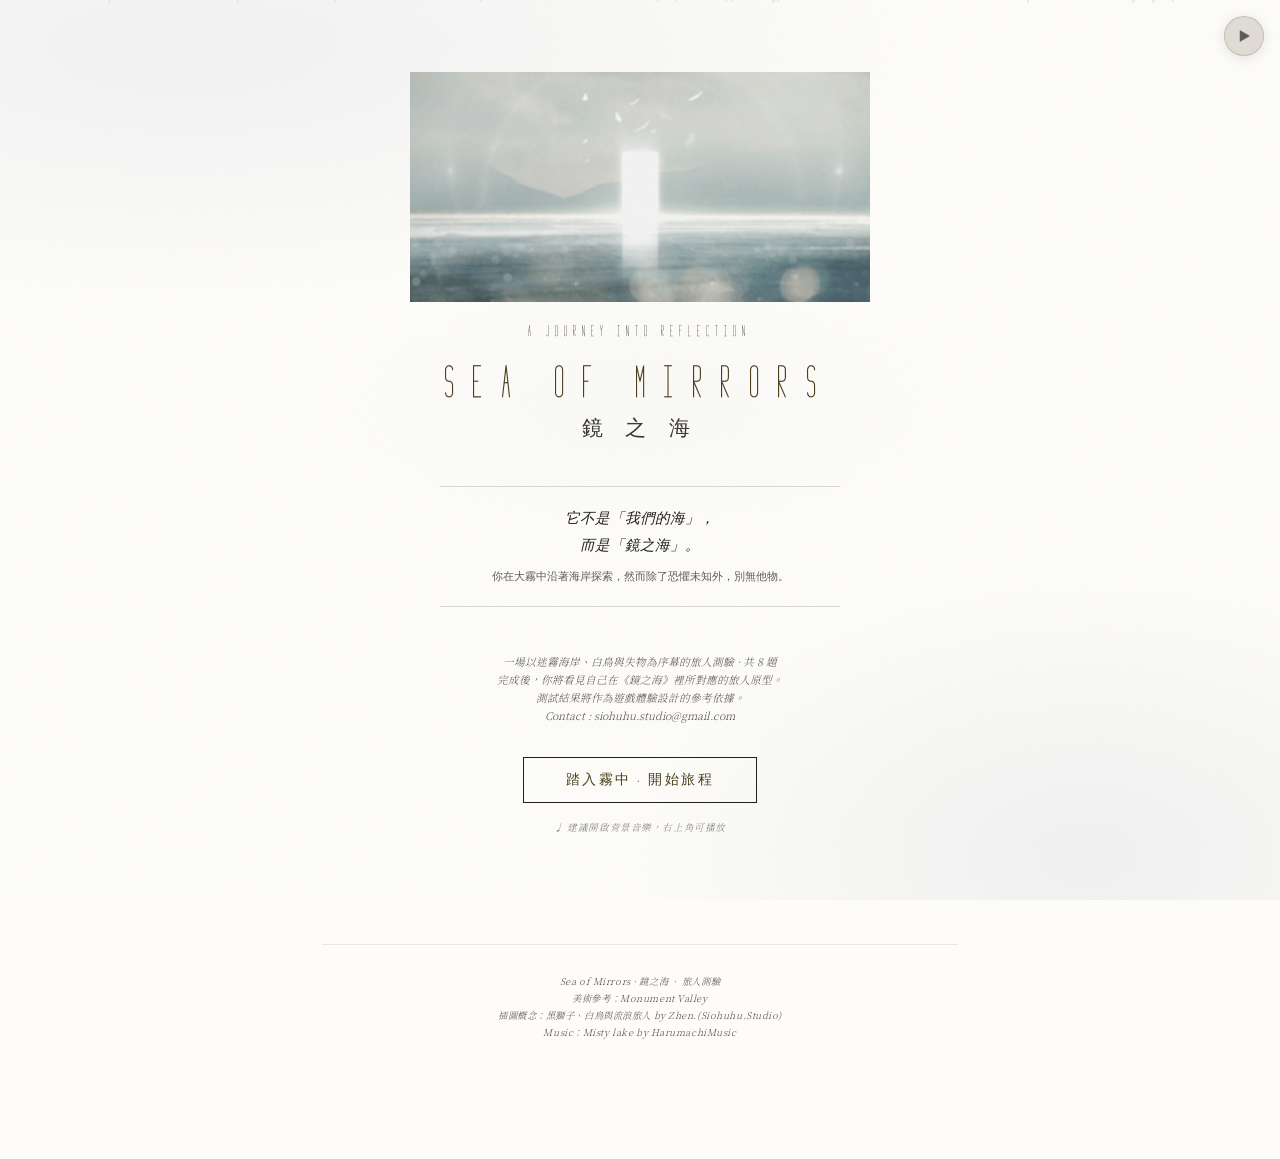
==== index.html @ 31540138 "fix: font-weight 400" ====
<!DOCTYPE html>
<html lang="zh-TW">
<head>
<meta charset="UTF-8">
<link rel="icon" href="image/cover.png" type="image/png">
<link rel="apple-touch-icon" href="image/cover.png">
<meta name="viewport" content="width=device-width, initial-scale=1.0">
<title>Sea of Mirrors · 鏡之海 — 旅人測驗</title>

<!-- ═══ SEO ═══ -->
<meta name="description" content="一場以迷霧海岸、白鳥與失物為序幕的 8 題旅人測驗。完成後，找到你在《鏡之海》裡所對應的旅人原型，保存並分享屬於你的結果卡片。">
<meta name="keywords" content="Sea of Mirrors, 鏡之海, 旅人測驗, 互動測驗, 旅人原型, 塔羅意象, 遊戲">
<meta name="author" content="Sea of Mirrors">
<link rel="canonical" href="https://siohuhu.github.io/sea-of-mirrors/">

<!-- ═══ OPEN GRAPH — Facebook, LINE, Instagram, Discord ═══ -->
<meta property="og:type"        content="website">
<meta property="og:site_name"   content="Sea of Mirrors · 鏡之海">
<meta property="og:title"       content="Sea of Mirrors · 鏡之海 — 旅人測驗">
<meta property="og:description" content="走入迷霧海岸，完成 8 題旅人測驗，找到你在《鏡之海》裡所對應的旅人原型與結果卡片。">
<meta property="og:url"         content="https://siohuhu.github.io/sea-of-mirrors/">
<meta property="og:image"       content="https://siohuhu.github.io/sea-of-mirrors/image/og-image.png">
<meta property="og:image:width"  content="1200">
<meta property="og:image:height" content="630">
<meta property="og:image:alt"    content="Sea of Mirrors — 霧岸場景與旅人測驗結果卡片">
<meta property="og:locale"       content="zh_TW">

<!-- ═══ TWITTER / X CARD ═══ -->
<meta name="twitter:card"        content="summary_large_image">
<meta name="twitter:title"       content="Sea of Mirrors · 鏡之海 — 旅人測驗">
<meta name="twitter:description" content="完成 8 題旅人測驗，找到你在《鏡之海》裡的旅人原型，保存並分享你的結果卡片。">
<meta name="twitter:image"       content="https://siohuhu.github.io/sea-of-mirrors/image/og-image.png">
<meta name="twitter:image:alt"   content="Sea of Mirrors 旅人測驗結果卡片">

<!-- ═══ LINE / iOS / Android ═══ -->
<meta name="mobile-web-app-capable" content="yes">
<meta name="apple-mobile-web-app-capable" content="yes">
<meta name="apple-mobile-web-app-title" content="Sea of Mirrors">
<meta name="theme-color" content="#fdfcf9">

<!-- ═══ CACHE CONTROL ═══ -->
<meta http-equiv="Cache-Control" content="no-cache, no-store, must-revalidate">
<meta http-equiv="Pragma"        content="no-cache">
<meta http-equiv="Expires"       content="0">

<!--
  ═══════════════════════════════════════════════════
  MUSIC COPYRIGHT
  ═══════════════════════════════════════════════════
  Track title  : Misty lake
  Composer     : HarumachiMusic 
  Source       : https://pixabay.com/users/harumachimusic-13470593
  License      : CC0 
  License URL  : https://pixabay.com/service/terms
  Modifications: No changes
  ═══════════════════════════════════════════════════
-->

<style>
@import url('https://fonts.googleapis.com/css2?family=Cormorant+Garamond:ital,wght@0,300;0,400;0,600;1,300;1,400;1,600&family=Noto+Serif+TC:wght@300;400;500&family=IM+Fell+English:ital@0;1&display=swap');

@font-face {
  font-family: 'Sea of Mirrors 1.2';
  src:
    url('./fonts/Sea_of_Mirrors_1.2_Regular.woff2') format('woff2'),
    url('./fonts/Sea_of_Mirrors_1.2_Regular.otf') format('opentype');
  font-weight: 400;
  font-style: normal;
  font-display: swap;
}


/* ═══════════════════════════════════════
   PALETTE — extracted from concept art
   Feather Figure: fog-white, cool blue-grey, warm bone
   Stone Lion: dark charcoal, stone-green-grey, dry gold, rose-pink
═══════════════════════════════════════ */
:root {
  /* Backgrounds — lightened & warmed, matching reference image tone */
  --fog-white:   #fdfcf9;
  --mist:        #faf7f2;
  --parchment:   #f5f1eb;
  --veil:        #efe9e1;

  /* Stones & Darks (from stone lion) */
  --stone-dark:  #2e302e;
  --stone-mid:   #474a46;
  --stone-light: #727570;

  /* Cool greys — lightened 20% */
  --fog-cool:    #d9dbe3;
  --fog-blue:    #cbd1d9;
  --dove:        #e6e8ed;

  /* Warm accents (dry branches, bone) */
  --gold-dry:    #6a5f00;
  --bone:        #b8a88a;
  --warm-grey:   #877461;

  /* Rare accents */
  --rose-dry:    #a07878;
  --pink-pale:   #b49494;

  /* Text — darkened one full step */
  --ink:         #4a3e1a;
  --ink-mid:     #201e1a;
  --ink-soft:    #3a3830;
  --ink-ghost:   #5e5a52;

  /* Borders */
  --line:        rgba(58,56,50,.18);
  --line-soft:   rgba(58,56,50,.10);
  --sh:          rgba(42,40,32,.12);
}

/* ═══════════════ RESET ═══════════════ */
*, *::before, *::after { margin:0; padding:0; box-sizing:border-box; }
html { font-size:14px; scroll-behavior:smooth; }

/* ═══════════════ BASE ═══════════════ */
body {
  background: var(--fog-white);
  color: var(--ink);
  font-family: 'Noto Serif TC', serif;
  font-weight: 300;
  line-height: 1.8;
  min-height: 100vh;
  overflow-x: hidden;
  position: relative;
}

/* ─── GRAIN TEXTURE ─── */
body::after {
  content: '';
  position: fixed; inset: 0; z-index: 999;
  pointer-events: none;
  opacity: .032;
  background-image: url("data:image/svg+xml,%3Csvg xmlns='http://www.w3.org/2000/svg' width='300' height='300'%3E%3Cfilter id='grain'%3E%3CfeTurbulence type='fractalNoise' baseFrequency='0.75' numOctaves='4' stitchTiles='stitch'/%3E%3C/filter%3E%3Crect width='300' height='300' filter='url(%23grain)'/%3E%3C/svg%3E");
}

/* ─── MIST LAYERS ─── */
.mist-layer {
  position: fixed; inset: 0; z-index: 0;
  pointer-events: none;
  background:
    radial-gradient(ellipse 100% 50% at 15% 5%,  rgba(214,217,228,.28) 0%, transparent 55%),
    radial-gradient(ellipse 70%  60% at 85% 95%, rgba(200,203,214,.22) 0%, transparent 50%),
    radial-gradient(ellipse 50%  30% at 50% 45%, rgba(231,234,240,.14) 0%, transparent 45%);
}

/* ─── FLOATING PARTICLES ─── */
#ptcl { position:fixed; inset:0; z-index:0; pointer-events:none; }
.pt {
  position: absolute;
  border-radius: 50%;
  background: rgba(214,217,228,.5);
  animation: float linear infinite;
}
@keyframes float {
  0%   { transform: translateY(105vh) translateX(0)     scale(.4); opacity:0; }
  8%   { opacity:1; }
  90%  { opacity:.5; }
  100% { transform: translateY(-15vh) translateX(30px)  scale(1.1); opacity:0; }
}

/* ═══════════════ LAYOUT ═══════════════ */
.page { position:relative; z-index:1; max-width:680px; margin:0 auto; padding:0 22px 90px; }

/* ═══════════════ COVER PAGE ═══════════════ */
#cover { text-align:center; padding:72px 0 60px; }

/* Atmospheric SVG illustration */
.cover-art {
  width: min(100%, 460px);
  height: auto;
  display: block;
  margin: 0 auto 18px;
  filter: brightness(1.05) contrast(0.9) saturate(0.8);
}

.eyebrow {
  font-family: 'Sea of Mirrors 1.2','PingFang TC', 'PingFang SC', 'Heiti TC', 'Microsoft JhengHei', serif;
  font-size: .9em;
  letter-spacing: .4em;
  color: var(--ink-ghost);
  text-transform: uppercase;
  display: block;
  margin-bottom: 18px;
}

.title-en {
  font-family: 'Sea of Mirrors 1.2', 'Cormorant Garamond', serif;
  font-weight: 400;
  font-size: clamp(2.05rem, 4.05vw, 2.6rem);
  letter-spacing: .48em;
  color: var(--ink);
  line-height: 1.1;
  margin-bottom: 8px;
}

.title-zh {
  font-family: 'PingFang TC', 'PingFang SC', 'Heiti TC', 'Microsoft JhengHei', sans-serif;
  font-weight: 400;
  font-size: clamp(1.15rem, 3.58vw, 1.47rem);
  letter-spacing: .4em;
  color: var(--ink-soft);
  display: block;
  margin-bottom: 40px;
}

.motto {
  max-width: 400px;
  margin: 0 auto 46px;
  padding: 18px 22px;
  border-top: 1px solid var(--line);
  border-bottom: 1px solid var(--line);
  font-family: 'Cormorant Garamond', serif;
  font-style: italic;
  font-weight: 300;
  font-size: 1.04rem;
  color: var(--ink-mid);
  line-height: 1.9;
  position: relative;
}
.motto em { font-style: normal; font-size: .82rem; color: var(--ink-ghost); display:block; margin-top:6px; }

.cover-note {
  font-size: .76rem;
  color: var(--ink-ghost);
  font-style: italic;
  margin-bottom: 32px;
  line-height: 1.7;
}

/* START BUTTON */
.btn-start {
  display: inline-block;
  position: relative;
  padding: 13px 42px;
  font-family: 'Cormorant Garamond', serif;
  font-size: .98rem;
  letter-spacing: .18em;
  color: var(--ink);
  background: transparent;
  border: 1.5px solid var(--ink-mid);
  cursor: pointer;
  overflow: hidden;
  transition: color .4s;
}
.btn-start::before {
  content: '';
  position: absolute;
  inset: 0;
  background: var(--stone-dark);
  transform: scaleX(0);
  transform-origin: left;
  transition: transform .4s cubic-bezier(.65,0,.35,1);
  z-index: 0;
}
.btn-start:hover::before { transform: scaleX(1); }
.btn-start:hover { color: var(--fog-white); border-color: var(--stone-dark); }
.btn-start span { position:relative; z-index:1; }

/* ═══════════════ PROGRESS ═══════════════ */
#prog { padding: 34px 0 22px; display:none; }
.prog-row {
  display: flex; justify-content: space-between; align-items: baseline;
  margin-bottom: 8px;
}
.prog-lbl {
  font-family: 'IM Fell English', serif;
  font-style: italic;
  font-size: .72rem; color: var(--ink-ghost);
  letter-spacing: .1em;
}
.prog-n { font-size: .68rem; color: var(--bone); }
.prog-track {
  height: 1px;
  background: var(--veil);
  position: relative;
}
.prog-fill {
  position: absolute; top: 0; left: 0; height: 100%;
  background: linear-gradient(90deg, var(--warm-grey), var(--gold-dry));
  transition: width .6s cubic-bezier(.65,0,.35,1);
}

/* ═══════════════ QUESTION CARD ═══════════════ */
.q-card {
  background: rgba(232,229,224,.72);
  border: 1px solid var(--line);
  padding: 30px 30px 26px;
  box-shadow: 0 3px 20px var(--sh), inset 0 1px 0 rgba(255,255,255,.4);
  animation: cardSlide .44s cubic-bezier(.22,1,.36,1) both;
  position: relative;
}
@keyframes cardSlide {
  from { opacity:0; transform:translateY(18px); }
  to   { opacity:1; transform:translateY(0); }
}
/* tiny corner ornament */
.q-card::before {
  content: '·';
  position: absolute; top: 10px; right: 14px;
  color: var(--bone); font-size: 1.4rem; line-height:1;
}

.q-eyebrow {
  font-family: 'PingFang TC', 'PingFang SC', 'Heiti TC', 'Microsoft JhengHei', serif;
  font-size: .68rem; letter-spacing: .16em;
  color: var(--ink-ghost); text-transform: uppercase;
  margin-bottom: 10px;
}
.q-text {
  font-family: 'Cormorant Garamond', serif;
  font-weight: 300; font-size: 1.18rem;
  color: var(--ink); line-height: 1.6;
  margin-bottom: 22px;
}

.q-opts { display:flex; flex-direction:column; gap:9px; }

.q-opt {
  position: relative;
  width: 100%;
  min-height: 52px;
  padding: 12px 14px 12px 32px;
  border: 1px solid var(--line);
  background: rgba(242,240,234,.62);
  cursor: pointer;
  font-size: .85rem;
  color: var(--ink-mid);
  line-height: 1.55;
  text-align: left;
  transition: background .22s, border-color .22s, color .22s, opacity .22s, transform .18s ease;
  user-select: none;
  -webkit-tap-highlight-color: transparent;
  touch-action: manipulation;
}
.q-opt::before {
  content: '';
  position: absolute; left: 12px; top: 50%;
  width: 6px; height: 6px;
  border: 1px solid var(--bone);
  border-radius: 50%;
  transform: translateY(-50%);
  transition: background .22s, border-color .22s;
}
.q-opt:hover {
  background: rgba(230,228,222,.85);
  border-color: var(--warm-grey);
}
.q-opt:hover::before { border-color: var(--warm-grey); }
.q-opt:focus-visible {
  outline: 2px solid var(--warm-grey);
  outline-offset: 2px;
}
.q-opt[disabled] {
  cursor: default;
  opacity: .72;
}
.q-opt.chosen {
  background: rgba(59,61,59,.05);
  border-color: var(--stone-mid);
  color: var(--ink);
}
.q-opt.chosen::before {
  background: var(--stone-mid);
  border-color: var(--stone-mid);
}
.q-opt:active { transform: scale(.992); }

/* ═══════════════ RESULT ═══════════════ */
#result { display:none; animation: cardSlide .5s cubic-bezier(.22,1,.36,1) both; }

.result-card {
  /* 底色：羊皮紙霧感，帶淡藍冷灰暈 */
  background:
    radial-gradient(ellipse 110% 60% at 18% 12%,  rgba(210,215,228,.38) 0%, transparent 52%),
    radial-gradient(ellipse 80%  50% at 88% 90%,  rgba(200,208,220,.28) 0%, transparent 48%),
    radial-gradient(ellipse 60%  40% at 52% 48%,  rgba(235,232,226,.22) 0%, transparent 44%),
    linear-gradient(158deg, rgba(232,229,222,.96) 0%, rgba(224,220,212,.98) 55%, rgba(218,215,208,1) 100%);

  border: 1px solid rgba(180,175,165,.55);
  border-top: 1px solid rgba(255,255,255,.72);
  border-left: 1px solid rgba(255,255,255,.52);

  padding: 36px 32px;

  /* 三層陰影：外擴柔霧 + 中距暈 + 內光邊 */
  box-shadow:
    0 2px  8px  rgba(180,178,172,.12),
    0 8px  28px rgba(100, 98, 90,.10),
    0 22px 52px rgba( 60, 58, 52,.09),
    inset 0 1px 0  rgba(255,255,255,.70),
    inset 0 0  28px rgba(220,218,212,.18);

  position: relative;
  border-radius: 10px;
  overflow: clip;
  isolation: isolate;
}

/* ── 霧層 1：頂部冷光掃過，像窗邊折射的晨霧 ── */
.result-card::before {
  content: '';
  position: absolute;
  inset: 0;
  z-index: 0;
  pointer-events: none;
  border-radius: inherit;
  background:
    radial-gradient(ellipse 140% 55% at 50% -10%,  rgba(225,228,238,.52) 0%, transparent 58%),
    radial-gradient(ellipse  70% 35% at  8% 30%,   rgba(215,220,232,.32) 0%, transparent 50%),
    radial-gradient(ellipse  55% 28% at 92% 68%,   rgba(205,212,225,.24) 0%, transparent 46%);
}

/* ── 霧層 2：細緻 noise 紋理，增加紙感 ── */
.result-card::after {
  content: '';
  position: absolute;
  inset: 0;
  z-index: 1;
  pointer-events: none;
  border-radius: inherit;
  opacity: .045;
  background-image: url("data:image/svg+xml,%3Csvg xmlns='http://www.w3.org/2000/svg' width='180' height='180'%3E%3Cfilter id='n'%3E%3CfeTurbulence type='fractalNoise' baseFrequency='0.82' numOctaves='4' stitchTiles='stitch'/%3E%3C/filter%3E%3Crect width='180' height='180' filter='url(%23n)'/%3E%3C/svg%3E");
}

/* ── 所有子內容浮在霧層之上 ── */
.result-card > * { position: relative; z-index: 2; }

/* ── 頂部光暈橫條，像晨光從霧中透出 ── */
@keyframes mistShimmer {
  0%   { opacity: .18; transform: translateX(-12%) skewX(-8deg); }
  50%  { opacity: .28; transform: translateX( 12%) skewX( 8deg); }
  100% { opacity: .18; transform: translateX(-12%) skewX(-8deg); }
}
.result-card .r-shimmer {
  position: absolute;
  top: 0; left: -20%; right: -20%; height: 48%;
  z-index: 1;
  pointer-events: none;
  background: linear-gradient(
    175deg,
    rgba(238,236,232,.0)  0%,
    rgba(238,236,232,.22) 38%,
    rgba(245,243,239,.32) 50%,
    rgba(238,236,232,.18) 62%,
    rgba(238,236,232,.0) 100%
  );
  border-radius: 0 0 60% 60% / 0 0 30% 30%;
  animation: mistShimmer 9s ease-in-out infinite;
  mix-blend-mode: screen;
}

/* top accent bar */
.r-bar { height: 3px; margin-bottom: 28px; }

/* archetype icon area */
.r-icon { text-align:center; margin-bottom: 20px; }
.r-icon svg { width:72px; height:72px; }

.r-type-en {
  font-family: 'Cormorant Garamond', serif;
  font-weight: 300; font-size: 1.55rem;
  letter-spacing: .1em; color: var(--ink);
  text-align: center; margin-bottom: 4px;
}
.r-type-zh {
  font-family: 'Noto Serif TC', serif;
  font-weight: 300; font-size: .82rem;
  letter-spacing: .26em; color: var(--ink-soft);
  text-align: center; display: block;
  margin-bottom: 14px;
}
.r-tarot-line {
  text-align: center;
  font-family: 'IM Fell English', serif;
  font-style: italic; font-size: .8rem;
  color: var(--gold-dry); letter-spacing: .06em;
  margin-bottom: 22px;
}
.r-rule {
  border: none; border-top: 1px solid var(--line);
  margin: 18px 0;
}
.r-body {
  font-size: .87rem; color: var(--ink-mid);
  line-height: 1.9; margin-bottom: 20px;
  text-align: justify;
}

/* mirror box */
.mirror-box {
  background:
    radial-gradient(ellipse 120% 80% at 50% 0%, rgba(215,220,232,.22) 0%, transparent 60%),
    rgba(42,40,32,.045);
  border: 1px solid rgba(42,40,32,.16);
  border-top: 1px solid rgba(255,255,255,.45);
  box-shadow:
    inset 0 1px 0 rgba(255,255,255,.38),
    0 2px 10px rgba(42,40,32,.06);
  padding: 16px 18px;
  margin: 20px 0 18px;
  position: relative;
}
.mirror-box::before {
  content: '';
  position: absolute; top: -9px; left: 14px;
  background: var(--parchment);
  font-family: 'Noto Serif TC', serif;
  font-size: .58rem; letter-spacing: .12em;
  color: var(--ink-ghost); padding: 0 6px;
}
.mirror-text {
  font-family: 'Cormorant Garamond', serif;
  font-style: italic; font-size: .92rem;
  color: var(--ink-mid); line-height: 1.86;
}
.mirror-attr {
  margin-top: 8px;
  font-size: .68rem; color: var(--ink-ghost);
  font-style: italic;
}

/* data note */
.data-note {
  background: rgba(182,169,144,.1);
  border: 1px dashed rgba(182,169,144,.4);
  padding: 11px 14px;
  font-size: .72rem; color: var(--ink-soft);
  line-height: 1.65; margin-bottom: 20px;
}
.data-note b { color: var(--gold-dry); }

/* action buttons */
.r-actions {
  display: flex;
  flex-direction: column;
  align-items: center;
  gap: 16px;
  margin-top: 40px;
  width: 100%;
}

/* ═══════════════ BUTTONS ═══════════════ */
.btn {
  padding: 9px 24px;
  font-family: 'Cormorant Garamond', serif;
  font-size: .9rem; letter-spacing: .1em;
  cursor: pointer; transition: all .25s;
  border: 1.5px solid var(--ink-mid);
  background: transparent; color: var(--ink);
}
.btn:hover { background: var(--ink); color: var(--fog-white); }
.btn.dark { background: var(--stone-dark); color: var(--fog-white); border-color: var(--stone-dark); }
.btn.dark:hover { background: var(--stone-mid); }

.r-actions .btn {
  width: 100%;
  max-width: 280px;
  min-height: 50px;
  margin: 0;
  padding: 14px 24px;
  display: flex;
  justify-content: center;
  align-items: center;
  border-radius: 6px;
  font-size: 1rem;
  letter-spacing: 1px;
  touch-action: manipulation;
}

/* ═══════════════ IMAGE PREVIEW OVERLAY ═══════════════ */
.preview-overlay {
  position: fixed;
  inset: 0;
  z-index: 1000;
  display: flex;
  align-items: center;
  justify-content: center;
  padding: 24px 16px;
  background:
    radial-gradient(ellipse 120% 80% at 50% 40%, rgba(240,237,231,.18) 0%, transparent 60%),
    radial-gradient(ellipse 80% 60% at 20% 80%, rgba(200,205,215,.12) 0%, transparent 55%),
    rgba(10,10,10,0.78);
  backdrop-filter: blur(12px) saturate(0.9);
  -webkit-backdrop-filter: blur(12px) saturate(0.9);
  animation: fogFadeIn .6s ease;
}
.preview-overlay[hidden] { display: none !important; }
body.preview-open, html.preview-open {
  overflow: hidden;
}
.preview-content {
  width: 90%; max-width: 500px; text-align: center;
  display: flex;
  flex-direction: column;
  gap: 14px;
}
.preview-content img {
  width: 100%; border-radius: 12px; box-shadow: 0 10px 28px rgba(0,0,0,0.42);
}
.preview-hint {
  color: #f0ede7; font-size: 0.9rem; letter-spacing: .04em; line-height: 1.7;
}
.close-btn {
  margin-top: 0; background: rgba(255,255,255,0.12); border: 1px solid rgba(255,255,255,.55); color: #fff;
}
.share-card-btn {
  width: 100%;
  background: rgba(151,132,113,.85);
  border-color: rgba(200,184,160,.7);
  color: #f0ede7;
  letter-spacing: .1em;
  font-size: .95rem;
  padding: 13px 20px;
  min-height: 50px;
}
.share-card-btn:hover { background: rgba(90,92,88,.9); border-color: rgba(180,170,155,.8); }

/* ═══════════════ 風之電話亭留言框 ═══════════════ */
.phone-box {
  margin: 18px 0 20px;
  border: 1px solid rgba(42,40,32,.16);
  border-radius: 10px;
  padding: 16px 18px 14px;
  background: rgba(255,255,255,.28);
}
.phone-label {
  display: block;
  font-size: .86rem;
  letter-spacing: .16em;
  color: var(--ink-soft);
  margin-bottom: 9px;
}
.phone-input {
  width: 100%;
  background: transparent;
  border: none;
  border-bottom: 1px solid rgba(42,40,32,.18);
  outline: none;
  font-family: 'Noto Serif TC', serif;
  font-size: .88rem;
  color: var(--ink);
  line-height: 1.7;
  resize: none;
  padding: 4px 0 6px;
}
.phone-input::placeholder { color: var(--ink-ghost); opacity: .7; }
.phone-row {
  display: flex;
  align-items: center;
  justify-content: space-between;
  margin-top: 10px;
}
.phone-count { font-size: .7rem; color: var(--ink-ghost); letter-spacing: .04em; }
.phone-send {
  font-size: .78rem;
  padding: 7px 18px;
  background: var(--stone-mid);
  color: #f0ede7;
  border: none;
  min-height: unset;
}
.phone-send:disabled { opacity: .45; cursor: default; }
.phone-hint {
  font-size: .75rem;
  color: var(--ink-ghost);
  margin-top: 8px;
  min-height: 1.2em;
  letter-spacing: .04em;
}

/* ═══════════════ DATA PANEL ═══════════════ */
#data-panel { display:none; margin-top:36px; }
.dp-wrap {
  background: rgba(218,215,209,.5);
  border: 1px solid var(--line);
  padding: 20px 22px;
}
.dp-title {
  font-family: 'IM Fell English', serif;
  font-style: italic; font-size: .76rem;
  letter-spacing: .14em; color: var(--ink-soft);
  text-transform: uppercase; margin-bottom: 14px;
}
.dp-grid { display:grid; grid-template-columns:1fr 1fr; gap:10px; }
@media(max-width:480px){ .dp-grid{ grid-template-columns:1fr; } }
.dp-cell {
  background: rgba(232,228,218,.7);
  border: 1px solid var(--line-soft);
  padding: 10px 12px;
}
.dp-lbl { font-size:.62rem; color:var(--ink-ghost); letter-spacing:.1em; text-transform:uppercase; margin-bottom:4px; }
.dp-val { font-size:.82rem; color:var(--ink-mid); }
.dp-bar { height:2px; background:var(--veil); margin-top:5px; }
.dp-bfill { height:100%; background:linear-gradient(90deg,var(--stone-mid),var(--gold-dry)); transition:width .8s ease; }
.dp-meta {
  margin-top:12px; padding-top:10px;
  border-top:1px solid var(--line-soft);
  font-size:.7rem; color:var(--ink-ghost);
  font-style:italic; line-height:1.65;
}
.btn-export {
  margin-top:12px;
  padding:7px 18px;
  font-size:.73rem;
  cursor:pointer;
  border:1px solid var(--line);
  background:transparent;
  color:var(--ink-soft);
  font-family:'Noto Serif TC',serif;
  transition:all .2s;
}
.btn-export:hover { background:var(--stone-mid); color:var(--fog-white); border-color:var(--stone-mid); }

/* ═══════════════ FOOTER ═══════════════ */
.pg-footer {
  text-align:center;
  padding:28px 0;
  border-top:1px solid var(--line-soft);
  margin-top:48px;
  font-size:.67rem;
  color:var(--ink-ghost);
  font-style:italic;
  letter-spacing:.06em;
  line-height:1.8;
}

/* ═══════════════ SHARE BUTTONS ═══════════════ */
.btn.share {
  background: var(--warm-grey);
  color: var(--fog-white);
  border-color: var(--warm-grey);
  letter-spacing: .08em;
}
.btn.share:hover { background: var(--stone-mid); border-color: var(--stone-mid); }
.btn.share:disabled { opacity: .5; cursor: default; }

.share-hint {

  text-align: center;
  font-size: .68rem;
  color: var(--ink-ghost);
  font-style: italic;
  margin-top: 10px;
  line-height: 1.7;
  letter-spacing: .03em;
}

.music-nudge {
  margin-top: 16px;
  font-size: .68rem;
  color: var(--ink-ghost);
  font-style: italic;
  letter-spacing: .06em;
  opacity: .75;
  animation: nudgeFade 3.5s ease 1.8s both;
}
@keyframes nudgeFade {
  0%   { opacity: 0; transform: translateY(4px); }
  20%  { opacity: .75; transform: translateY(0); }
  80%  { opacity: .75; }
  100% { opacity: .75; }
}

/* ═══════════════ HIDDEN ═══════════════ */
.gone { display:none !important; }

/* ─── COVER FADE-OUT ─── */
#cover.fading-out {
  animation: coverFade 1.3s cubic-bezier(.4,0,.6,1) forwards;
}
@keyframes coverFade {
  0%   { opacity:1; transform:translateY(0); }
  100% { opacity:0; transform:translateY(-10px); }
}

/* ═══════════════ MUSIC PLAYER ═══════════════ */
.music-btn {
  position: fixed;
  top: 16px; right: 16px;
  z-index: 500;
  width: 40px; height: 40px;
  border-radius: 50%;
  background: rgba(220,216,208,.88);
  border: 1px solid var(--line);
  cursor: pointer;
  display: flex; align-items: center; justify-content: center;
  box-shadow: 0 2px 12px var(--sh);
  transition: background .25s, transform .2s;
  backdrop-filter: blur(6px);
  -webkit-backdrop-filter: blur(6px);
}
.music-btn:hover { background: rgba(200,196,188,.98); transform: scale(1.08); }
.music-btn svg { width: 18px; height: 18px; }
.music-btn .icon-play  { display: block; }
.music-btn .icon-pause { display: none; }
.music-btn.playing .icon-play  { display: none; }
.music-btn.playing .icon-pause { display: block; }

/* ripple when playing */
.music-btn.playing::after {
  content: '';
  position: absolute;
  inset: -6px;
  border-radius: 50%;
  border: 1px solid rgba(182,169,144,.45);
  animation: ripple 2s ease-out infinite;
}
@keyframes ripple {
  0%   { transform: scale(.9); opacity:.8; }
  100% { transform: scale(1.4); opacity:0; }
}

/* volume fade-in banner */
.music-hint {
  position: fixed;
  top: 66px; right: 12px;
  z-index: 500;
  background: rgba(220,216,208,.92);
  border: 1px solid var(--line);
  padding: 7px 12px;
  font-family: 'Noto Serif TC', serif;
  font-size: .68rem;
  color: var(--ink-soft);
  white-space: nowrap;
  pointer-events: none;
  opacity: 0;
  transform: translateY(-4px);
  transition: opacity .35s, transform .35s;
  box-shadow: 0 2px 8px var(--sh);
}
.music-hint.show { opacity:1; transform:translateY(0); }

@media (max-width: 860px) {
  .page { padding: 0 18px 72px; }
  #cover { padding: 56px 0 42px; }
  .cover-art { width: min(100%, 420px); }
  .result-card { padding: 30px 24px; }
  .r-actions { margin-top: 30px; gap: 12px; }
}

@media (max-width: 640px) {
  html { font-size: 14px; }
  body { padding-top: env(safe-area-inset-top); }
  .page { padding: 0 14px calc(56px + env(safe-area-inset-bottom)); }
  #cover { padding: 42px 0 32px; }
  .eyebrow { margin-bottom: 14px; letter-spacing: .28em; }
  .title-en { font-size: clamp(1.85rem, 10.45vw, 2.5rem); letter-spacing: .18em; }
  .title-zh { letter-spacing: .24em; margin-bottom: 28px; }
  .motto { margin-bottom: 30px; padding: 15px 16px; font-size: .98rem; }
  .cover-note { font-size: .74rem; margin-bottom: 24px; }
  .btn-start { width: 100%; max-width: 320px; min-height: 52px; padding: 14px 20px; letter-spacing: .12em; }
  #prog { padding: 22px 0 18px; }
  .q-card { padding: 22px 16px 18px; border-radius: 10px; }
  .q-text { font-size: 1.08rem; }
  .q-opts { gap: 10px; }
  .q-opt { padding: 13px 14px 13px 34px; font-size: .88rem; }
  .result-card { padding: 24px 18px; }
  .r-bar { margin-bottom: 22px; }
  .r-icon { margin-bottom: 16px; }
  .r-type-en { font-size: 1.35rem; }
  .r-type-zh { letter-spacing: .18em; }
  .r-body { font-size: .9rem; line-height: 1.82; text-align: left; }
  .mirror-box { padding: 14px 14px 12px; }
  .data-note { padding: 12px 13px; }
  .r-actions { gap: 10px; }
  .preview-overlay { padding: 18px 12px; align-items: center; justify-content: center; }
  .preview-content {
    width: 100%;
    max-width: 420px;
    padding: 16px 16px calc(18px + env(safe-area-inset-bottom));
    background: rgba(20,20,18,.72);
    border: 1px solid rgba(255,255,255,.08);
    border-radius: 22px;
    box-shadow: 0 16px 42px rgba(0,0,0,.28);
  }
  .preview-content img {
    max-height: 68vh;
    object-fit: contain;
    box-shadow:
      0 6px 18px rgba(0,0,0,.14),
      0 14px 32px rgba(12,12,10,.16);
  }
  .preview-hint { font-size: .82rem; line-height: 1.7; }
  .close-btn { width: 100%; margin-top: 2px; }
  .share-card-btn { width: 100%; font-size: .88rem; padding: 12px 16px; }
  .music-btn { top: 12px; right: 12px; width: 42px; height: 42px; }
  .music-hint { top: 60px; right: 10px; max-width: calc(100vw - 24px); white-space: normal; }
  .pg-footer { margin-top: 36px; line-height: 1.7; }
}

@media (hover: none) {
  .btn:hover, .btn.share:hover, .q-opt:hover, .music-btn:hover, .btn-start:hover {
    transform: none;
  }
  .music-btn:hover { background: rgba(220,216,208,.88); }
}

/* ── Studio 入口連結 ── */
.studio-link {
  display: inline-flex;
  flex-direction: row;
  align-items: center;
  gap: 12px;
  text-decoration: none;
  color: var(--ink-ghost);
  margin-top: 10px;
  padding: 10px 18px;
  border-radius: 12px;
  transition: background .25s, color .25s;
}
.studio-link:hover {
  background: rgba(58,56,50,.06);
  color: var(--ink-soft);
}
.studio-link img {
  width: 58px;
  height: auto;
  object-fit: contain;
  opacity: .88;
  transition: opacity .25s;
}
.studio-link:hover img { opacity: 1; }
.studio-link span.studio-divider {
  display: inline-block;
  width: 0.5px;
  height: 32px;
  background: rgba(58,56,50,.20);
  flex-shrink: 0;
}
.studio-link span:not(.studio-divider) {
  font-family: 'PingFang TC', 'Apple SD Gothic Neo', 'Noto Sans TC', sans-serif;
  font-weight: 300;
  font-size: .72rem;
  letter-spacing: .12em;
}

</style>
<!-- ═══ FIREBASE SDK (CDN) ═══ -->
<script type="module">
import { initializeApp } from 'https://www.gstatic.com/firebasejs/10.12.0/firebase-app.js';
import { getFirestore, collection, addDoc, doc, setDoc, increment, serverTimestamp, getDoc }
  from 'https://www.gstatic.com/firebasejs/10.12.0/firebase-firestore.js';
import { getAuth, signInAnonymously }
  from 'https://www.gstatic.com/firebasejs/10.12.0/firebase-auth.js';

const firebaseConfig = {
  apiKey:            "AIzaSyCVfj57g-jYgk19RkIvTU_CMXk33BEYmoo",
  authDomain:        "sea-of-mirrors-e1224.firebaseapp.com",
  projectId:         "sea-of-mirrors-e1224",
  storageBucket:     "sea-of-mirrors-e1224.firebasestorage.app",
  messagingSenderId: "657310226538",
  appId:             "1:657310226538:web:ff7edc6362a3322d351213"
};

const app  = initializeApp(firebaseConfig);
const db   = getFirestore(app);
const auth = getAuth(app);

/* ── 匿名登入（讓 Firestore 安全規則可以驗證合法寫入）── */
const authReady = signInAnonymously(auth).catch(e => {
  console.warn('anon auth failed', e);
  throw e;
});

/* ── 造訪次數 ── */
async function recordVisit() {
  try {
    await authReady;
    const ref = doc(db, 'stats', 'visits');
    await setDoc(ref, { count: increment(1), lastVisit: serverTimestamp() }, { merge: true });
  } catch(e) { console.warn('visit record failed', e); }
}
recordVisit();

/* ── 測驗結果寫入 ── */
window.saveResult = async function(resultKey, archetype, scores, totalSec) {
  try {
    await authReady;
    await addDoc(collection(db, 'results'), {
      type:      resultKey,
      zh:        archetype.zh,
      en:        archetype.en,
      scores:    scores,
      totalSec:  totalSec,
      ts:        serverTimestamp()
    });
    console.log('result saved');
    return true;
  } catch(e) {
    console.warn('result save failed', e);
    return false;
  }
};

/* ── 鏡中留言寫入 ── */
window.saveMessage = async function(message, resultKey) {
  if (!message || message.trim().length === 0) return false;
  try {
    await authReady;
    await addDoc(collection(db, 'messages'), {
      message:   message.trim(),
      type:      resultKey || 'unknown',
      ts:        serverTimestamp()
    });
    console.log('message saved');
    return true;
  } catch(e) {
    console.warn('message save failed', e);
    return false;
  }
};
</script>
</head>
<body>

<!-- ═══════ MUSIC PLAYER ═══════ -->
<button type="button" class="music-btn" id="musicBtn" title="背景音樂開關" aria-label="背景音樂開關" aria-pressed="false">
  <!-- play icon -->
  <svg class="icon-play" viewBox="0 0 18 18" fill="none" xmlns="http://www.w3.org/2000/svg">
    <path d="M5 3.5L14.5 9 5 14.5V3.5Z" fill="#5a5c58" stroke="#5a5c58" stroke-width=".5" stroke-linejoin="round"/>
  </svg>
  <!-- pause icon (two bars) -->
  <svg class="icon-pause" viewBox="0 0 18 18" fill="none" xmlns="http://www.w3.org/2000/svg">
    <rect x="4" y="3.5" width="3.5" height="11" rx=".8" fill="#5a5c58"/>
    <rect x="10.5" y="3.5" width="3.5" height="11" rx=".8" fill="#5a5c58"/>
  </svg>
</button>
<div class="music-hint" id="musicHint">♩ 背景音樂</div>

<!-- audio element — src will be set by JS -->
<audio id="bgAudio" preload="none"></audio>



<div class="mist-layer"></div>
<div id="ptcl"></div>

<div class="page">

  <!-- ═══════ COVER ═══════ -->
  <div id="cover">

    <!-- Atmospheric SVG: fog shore, stone silhouette, white bird -->
    <img class="cover-art" src="image/cover.png" alt="Sea of Mirrors cover">
    <span class="eyebrow">A Journey into Reflection</span>
    <h1 class="title-en">Sea of Mirrors</h1>
    <span class="title-zh">鏡 之 海</span>

    <blockquote class="motto">
      它不是「我們的海」，<br>而是「鏡之海」。
      <em>你在大霧中沿著海岸探索，然而除了恐懼未知外，別無他物。</em>
    </blockquote>

    <p class="cover-note">
      一場以迷霧海岸、白鳥與失物為序幕的旅人測驗 · 共 8 題<br>
      完成後，你將看見自己在《鏡之海》裡所對應的旅人原型。<br>
      測試結果將作為遊戲體驗設計的參考依據。<br>
      Contact : siohuhu.studio@gmail.com
    </p>

    <button type="button" class="btn-start" id="startBtn"><span>踏入霧中 · 開始旅程</span></button>
    <p class="music-nudge" id="musicNudge">♩ 建議開啟背景音樂，右上角可播放</p>
  </div>

  <!-- ═══════ PROGRESS ═══════ -->
  <div id="prog" aria-live="polite">
    <div class="prog-row">
      <span class="prog-lbl" id="plabel">第 1 題</span>
      <span class="prog-n"  id="ppct">1 / 8</span>
    </div>
    <div class="prog-track" role="progressbar" aria-label="測驗進度" aria-valuemin="1" aria-valuemax="8" aria-valuenow="1"><div class="prog-fill" id="pfill" style="width:0%"></div></div>
  </div>

  <!-- ═══════ QUESTION AREA ═══════ -->
  <div id="qarea" aria-live="polite"></div>

  <!-- ═══════ RESULT ═══════ -->
  <div id="result" aria-live="polite">
    <div class="result-card">
      <div class="r-shimmer" aria-hidden="true"></div>
      <div class="r-bar" id="rbar"></div>
      <div class="r-icon" id="ricon"></div>
      <h2 class="r-type-en"  id="rtype-en"></h2>
      <span class="r-type-zh" id="rtype-zh"></span>
      <div class="r-tarot-line" id="rtarot"></div>
      <hr class="r-rule">
      <p class="r-body" id="rbody"></p>
      <div class="mirror-box">
        <div class="mirror-text" id="rmirror"></div>
        <div class="mirror-attr">— Sea of Mirrors · 鏡之海 · 風之電話亭留言</div>
      </div>

      <!-- ═══ 風之電話亭：用戶留言 ═══ -->
      <div class="phone-box" id="phoneBox">
        <label class="phone-label" for="phoneInput">在電話亭裡留下一句話</label>
        <textarea id="phoneInput" class="phone-input" maxlength="80" rows="2" placeholder="寫下你此刻想說的話，或留給下一位旅人……"></textarea>
        <div class="phone-row">
          <span class="phone-count"><span id="phoneCount">0</span> / 80</span>
          <button type="button" class="btn phone-send" id="phoneSendBtn">送出留言</button>
        </div>
        <p class="phone-hint" id="phoneHint"></p>
      </div>
      <div class="data-note" id="resultSummaryNote">
        <b>結果說明：</b>你的旅人類型與得分已匿名記錄，用於統計旅人分佈。我們不蒐集可辨識個人身分的資料；如需留存完整紀錄，可自行匯出本次結果。
      </div>
      <div class="r-actions" data-html2canvas-ignore>
  <button type="button" class="btn share" id="shareBtn" aria-describedby="resultSummaryNote">
  <span id="shareBtnTxt">✧ 開啟結果卡片 ✧</span>
</button>

  <button type="button" class="btn" id="restartBtn">↺ 再次測驗</button>
  <button type="button" class="btn dark" id="dataToggleBtn">查看本次摘要</button>
</div>
<p class="share-hint">
  點擊開啟結果卡片，手機可點「分享這張卡片」傳送圖片；桌機可開啟分享頁複製連結。<br>
</p>
    </div>
    <footer style="margin-top: 50px; padding-bottom: 30px; text-align: center; color: rgba(0,0,0,0.4); font-size: 0.8rem; line-height: 1.6;">
        <p>© 2026 Sea of Mirrors · 鏡之海<br>
        All Rights Reserved. Designed by Siohuhu.Studio</p>
        <hr style="margin: 18px auto; width: 48px; border: none; border-top: 0.5px solid rgba(58,56,50,.18);">
        <a class="studio-link" href="https://www.siohuhu.studio" target="_blank" rel="noopener" aria-label="Siohuhu Studio">
          <img src="siohuhu_logo_03.png" alt="Siohuhu Studio logo">
          <span class="studio-divider"></span>
          <span>www.siohuhu.studio</span>
        </a>
    </footer>
  </div>

  <!-- ═══════ IMAGE PREVIEW OVERLAY ═══════ -->
  <div id="imagePreviewOverlay" class="preview-overlay" hidden aria-hidden="true" role="dialog" aria-modal="true" aria-labelledby="previewHint">
    <div class="preview-content" tabindex="-1">
      <img id="previewImage" src="" alt="Sea of Mirrors 結果卡片預覽">
      <p class="preview-hint" id="previewHint">這是你的專屬旅人類型結果卡片。<br>手機可點下方按鈕分享，或長按圖片保存；桌機可右鍵另存圖片。</p>
      <button type="button" class="btn share share-card-btn" id="shareCardBtn">✧ 分享這張卡片 ✧</button>
      <button type="button" class="btn close-btn" id="closePreviewBtn">返回測驗結果</button>
    </div>
  </div>

  <!-- ═══════ DATA PANEL ═══════ -->
  <div id="data-panel" aria-live="polite">
    <div class="dp-wrap">
      <div class="dp-title">測驗摘要 · 本次結果</div>
      <div class="dp-grid" id="dpgrid"></div>
      <div class="dp-meta" id="dpmeta"></div>
      <button type="button" class="btn-export" id="exportJsonBtn">⬇ 匯出本次結果 JSON</button>
    </div>
  </div>

  <div class="pg-footer">
    Sea of Mirrors · 鏡之海 &nbsp;·&nbsp; 旅人測驗<br>
    美術參考：Monument Valley<br>
    插圖概念：黑獅子、白鳥與流浪旅人 by Zhen.(Siohuhu.Studio)<br>
    Music：Misty lake by HarumachiMusic 
  </div>

</div><!-- /page -->

<script>
/* ─────────── PARTICLES ─────────── */
!function(){
  var c=document.getElementById('ptcl');
  for(var i=0;i<16;i++){
    var p=document.createElement('div');
    p.className='pt';
    var s=Math.random()*2.5+.8;
    p.style.cssText='width:'+s+'px;height:'+s+'px;left:'+(Math.random()*100)+'%;animation-duration:'+(Math.random()*28+18)+'s;animation-delay:'+(Math.random()*14)+'s;';
    c.appendChild(p);
  }
}();

/* ─────────── QUESTIONS ─────────── */
var QS=[
  {
    q:'你走在海岸邊，大霧遮住了前方的路。你的第一個動作是——',
    opts:[
      {t:'停下來，等霧散，聽風的聲音',           e:'fog'},
      {t:'繼續走，霧裡也許有什麼在等',           e:'bird'},
      {t:'在沙地上畫下你站的位置，然後再走',     e:'stone'},
      {t:'走進霧裡，不回頭',                     e:'thorn'}
    ]
  },
  {
    q:'你在海邊撿到一面破碎的鏡子，只剩一個角落還能映出影像。鏡中你看見——',
    opts:[
      {t:'你以前住過的地方，但你不記得它',       e:'stone'},
      {t:'一個你從未見過的人，正在看著你',       e:'thorn'},
      {t:'什麼都沒有，只有霧',                   e:'fog'},
      {t:'一隻鳥，在你肩上，但現實中沒有',       e:'bird'}
    ]
  },
  {
    q:'夜裡你聽見電話的鈴聲。你接起來，聽見——',
    opts:[
      {t:'自己的聲音說：「我還在這裡。」',       e:'stone'},
      {t:'自己的聲音說：「你應該繼續走。」',     e:'bird'},
      {t:'一段你說過但想忘記的話',               e:'thorn'},
      {t:'什麼都沒有，只有風的低語',             e:'fog'}
    ]
  },
  {
    q:'鏡之海裡的石頭每一塊都是一個失去的名字。你會——',
    opts:[
      {t:'把一塊石頭放進口袋，帶著它走',         e:'stone'},
      {t:'在石頭上寫下一個你快忘記的名字',       e:'thorn'},
      {t:'坐在石頭旁邊，一直坐到天亮',           e:'fog'},
      {t:'繼續走，沒有停下來',                   e:'bird'}
    ]
  },
  {
    q:'一隻白色的鳥停在你面前，然後飛走了。你的感受最接近——',
    opts:[
      {t:'像是什麼事情結束了',                   e:'stone'},
      {t:'一種想跟著飛走的衝動',                 e:'bird'},
      {t:'一種莫名的委屈',                       e:'thorn'},
      {t:'平靜，就像看見風吹過草地',             e:'fog'}
    ]
  },
  {
    q:'如果鏡之海是一本書，你會怎麼開始讀？',
    opts:[
      {t:'從最後一頁往前讀',                     e:'stone'},
      {t:'隨機翻到一頁，就從那裡開始',           e:'bird'},
      {t:'先看封面看很久，然後才翻開',           e:'fog'},
      {t:'跳過所有描述，只讀對話',               e:'thorn'}
    ]
  },
  {
    q:'你在霧中走了很久，發現自己回到了起點。你想——',
    opts:[
      {t:'也許起點就是目的地',                   e:'stone'},
      {t:'這次我要走另一條路',                   e:'bird'},
      {t:'也許我從來沒有離開過',                 e:'fog'},
      {t:'有些路必須重走才知道它是什麼',         e:'thorn'}
    ]
  },
  {
    q:'旅途結束，你在海邊留下一樣東西。你留下——',
    opts:[
      {t:'什麼都沒有留，你帶走了所有的重量',     e:'thorn'},
      {t:'一封沒有地址的信，壓在石頭下',         e:'stone'},
      {t:'你的影子，讓它繼續留在那裡',           e:'fog'},
      {t:'一根羽毛，讓風決定它去哪裡',           e:'bird'}
    ]
  }
];

/* ─────────── ARCHETYPES ─────────── */
var AR={
  fog:{
    en:'Ronin in the Mist',
    zh:'迷霧中的浪人',
    tarot:'🌙 月亮 · 節制 · 女教宗',
    bar:'linear-gradient(90deg,#8a9898,#aeb8c4)',
    body:'你是鏡之海裡最難被定義的旅人。你走在霧裡，不是因為迷路，而是因為霧給了你一種自由——不必被看見，也不必做任何決定。你的旅途是感受的旅途，而非目標的旅途。你知道有些事情不需要答案，它們只需要被待在一起。電話亭對你來說不是工具，是一個你有時走過、有時不進去的地方。',
    mirror:'什麼都沒有，只有風的低語，\n和遠方隱約的海浪聲。\n\n但你繼續站著。\n那也是一種存在。',
    icon:'fog'
  },
  stone:{
    en:'Keeper of the Shore',
    zh:'海岸的守護者',
    tarot:'🌿 隱者 · 皇帝 · 命運之輪',
    bar:'linear-gradient(90deg,#7a7870,#b6a990)',
    body:'你是那種會在沙地上畫下座標的人——不是為了控制，而是因為你知道，記住自己站的位置，才能真正地出發。你和鏡之海的關係是一種長期的、安靜的協商。你的失物通常是那些「你本來已經放下了，卻發現沒有」的東西。你不怕鏡子，你只是還沒準備好看見裡面的自己。',
    mirror:'「我還在這裡。」\n你說的時候，海也說了同樣的話。\n\n你們說的是不同的事，\n但聲音是一樣的。',
    icon:'stone'
  },
  thorn:{
    en:'Seeker of the Hidden Name',
    zh:'尋找隱藏名字的人',
    tarot:'🌹 死神 · 塔 · 倒吊人',
    bar:'linear-gradient(90deg,#907080,#c0a0a0)',
    body:'你走進鏡之海，帶著的不是問題，而是一個你從沒說出口的名字。你不迴避痛苦的事物，你反而朝著它走——不是因為不怕，而是因為你知道繞開它沒有用。電話亭的留言對你來說是一面魔鏡：你聽見的，往往是你希望有人對你說的話。失物之書裡，你守護的是那些「被說到一半就停下的故事」。',
    mirror:'你在石頭上寫下了那個名字。\n海沒有回應。\n\n但你覺得輕了一點。\n那已經足夠了。',
    icon:'thorn'
  },
  bird:{
    en:'Follower of the White Bird',
    zh:'跟隨白鳥的人',
    tarot:'⭐ 星星 · 愚者 · 審判',
    bar:'linear-gradient(90deg,#8898a8,#b0c0c8)',
    body:'你是那種看見白鳥飛走，就想跟著飛的人。你的旅途不是從起點到終點的直線，而是由一個個偶然組成的星圖。你和鏡之海的關係是直覺性的——你不問為什麼，你只是走進去了。你的失物通常是「你以為不在乎，直到有一天發現它消失了」的東西。白鳥是你的旅途指南，雖然牠從來不等你。',
    mirror:'羽毛落在你手心，\n然後風把它帶走了。\n\n你站在原地，\n那個瞬間，已經足夠了。',
    icon:'bird'
  }
};

/* ─────────── STATE ─────────── */
var scores={fog:0,stone:0,thorn:0,bird:0};
var curr=0;
var session={start:0,answers:[],result:null,qTimes:[]};
var qStart=0;
var dataVisible=false;
var questionLocked=false;
var lastFocusedElement=null;

/* ─────────── SVG ICONS ─────────── */
var ICONS={
  fog:'<svg viewBox="0 0 72 72" fill="none" xmlns="http://www.w3.org/2000/svg"><circle cx="36" cy="36" r="28" stroke="#8a9898" stroke-width="1.6" fill="rgba(138,152,152,.1)"/><ellipse cx="36" cy="38" rx="16" ry="6" fill="rgba(174,184,196,.22)"/><ellipse cx="36" cy="33" rx="11" ry="4" fill="rgba(174,184,196,.18)"/><ellipse cx="36" cy="28" rx="7" ry="2.5" fill="rgba(174,184,196,.14)"/><line x1="20" y1="46" x2="52" y2="46" stroke="#8a9898" stroke-width=".7" opacity=".65"/><line x1="24" y1="50" x2="48" y2="50" stroke="#8a9898" stroke-width="1.2" opacity=".6"/></svg>',
  stone:'<svg viewBox="0 0 72 72" fill="none" xmlns="http://www.w3.org/2000/svg"><circle cx="36" cy="36" r="28" stroke="#7a7870" stroke-width="1.6" fill="rgba(120,120,112,.1)"/><polygon points="36,19 50,46 22,46" fill="rgba(122,120,112,.18)" stroke="#7a7870" stroke-width="1.2"/><line x1="29" y1="35" x2="43" y2="35" stroke="#a09888" stroke-width="1.2" opacity=".75"/><line x1="31" y1="40" x2="41" y2="40" stroke="#a09888" stroke-width="1.2" opacity=".6"/></svg>',
  thorn:'<svg viewBox="0 0 72 72" fill="none" xmlns="http://www.w3.org/2000/svg"><circle cx="36" cy="36" r="28" stroke="#907080" stroke-width="1.6" fill="rgba(144,112,128,.1)"/><path d="M36 20 C36 20 41 27 41 34 C41 41 36 43 36 50 C36 43 31 41 31 34 C31 27 36 20 36 20Z" fill="rgba(144,112,128,.22)" stroke="#907080" stroke-width="1.2"/><path d="M26 35 L32 33" stroke="#c0a0a0" stroke-width="1.7" opacity=".75"/><path d="M46 35 L40 33" stroke="#c0a0a0" stroke-width="1.2" opacity=".7"/><circle cx="36" cy="50" r="1.5" fill="#907080" opacity=".7"/></svg>',
  bird:'<svg viewBox="0 0 72 72" fill="none" xmlns="http://www.w3.org/2000/svg"><circle cx="36" cy="36" r="28" stroke="#8898a8" stroke-width="1.6" fill="rgba(136,152,168,.1)"/><path d="M23 40 Q29.5 33 36 35 Q42.5 33 49 40" stroke="#8898a8" stroke-width="1.2" fill="none" opacity=".65"/><path d="M30 35 Q33 31 36 33" stroke="#b0c0c8" stroke-width="1.2" fill="none" opacity=".55"/><path d="M42 35 Q39 31 36 33" stroke="#b0c0c8" stroke-width="1.7" fill="none" opacity=".7"/><circle cx="36" cy="45" r="2.5" fill="rgba(136,152,168,.28)" stroke="#8898a8" stroke-width="1.2"/></svg>',
};

/* ─────────── START ─────────── */
function startQuiz(){
  // 讓 hover 音效再響一小段（約 420ms），再慢慢淡出換頁
  // 不立刻 stopAllSFX，讓手機觸碰音效有時間播出來
  closePreview(true);
  scores={fog:0,stone:0,thorn:0,bird:0};
  curr=0;
  session={start:Date.now(),answers:[],result:null,qTimes:[]};
  dataVisible=false;
  questionLocked=false;

  var cover = document.getElementById('cover');
  cover.classList.add('fading-out');

  // 800ms 後漸淡停音效，讓手機使用者聽完大半段
  setTimeout(function(){ stopAllSFX(); }, 800);

  setTimeout(function(){
    cover.classList.add('gone');
    cover.classList.remove('fading-out');
    document.getElementById('result').style.display='none';
    document.getElementById('data-panel').style.display='none';
    document.getElementById('prog').style.display='block';
    renderQ();
  }, 1300);
}

/* ─────────── RENDER QUESTION ─────────── */
function renderQ(){
  var qa=document.getElementById('qarea');
  if(curr>=QS.length){ showResult(); return; }

  var pct=Math.round(curr/QS.length*100);
  document.getElementById('pfill').style.width=pct+'%';
  document.querySelector('.prog-track').setAttribute('aria-valuenow', curr+1);
  document.getElementById('plabel').textContent='第 '+(curr+1)+' 題，共 '+QS.length+' 題';
  document.getElementById('ppct').textContent=(curr+1)+' / '+QS.length;

  questionLocked=false;
  qStart=Date.now();
  var q=QS[curr];
  var opts=shuffleOptions(q.opts);
  var html='<div class="q-card"><div class="q-eyebrow">Question '+(curr+1)+' · Sea of Mirrors</div>'
    +'<div class="q-text">'+q.q+'</div><div class="q-opts" role="list">';
  opts.forEach(function(o){
    html+='<button type="button" class="q-opt" data-e="'+o.e+'" onclick="pick(this)" aria-pressed="false">'+o.t+'</button>';
  });
  html+='</div></div>';
  qa.innerHTML=html;
  var firstOpt=qa.querySelector('.q-opt');
  if(firstOpt) firstOpt.focus();
}

function shuffleOptions(list){
  var opts=list.slice();
  for(var i=opts.length-1;i>0;i--){
    var j=Math.floor(Math.random()*(i+1));
    var tmp=opts[i];
    opts[i]=opts[j];
    opts[j]=tmp;
  }
  return opts;
}

/* ─────────── PICK ─────────── */
function pick(el){
  if(questionLocked) return;
  questionLocked=true;
  playSFX('select');  // 立刻響，選中回饋
  document.querySelectorAll('.q-opt').forEach(function(o){
    o.classList.remove('chosen');
    o.setAttribute('aria-pressed','false');
    o.disabled=true;
  });
  el.classList.add('chosen');
  el.setAttribute('aria-pressed','true');
  var e=el.getAttribute('data-e');
  var ms=Date.now()-qStart;
  scores[e]++;
  session.answers.push({q:curr+1,choice:e,text:el.textContent.trim(),ms:ms});
  session.qTimes.push(ms);
  setTimeout(function(){
    curr++;
    renderQ();
  },620);
}

/* ─────────── SHOW RESULT ─────────── */
function showResult(){
  document.getElementById('qarea').innerHTML='';
  document.getElementById('prog').style.display='none';

  var sorted=Object.keys(scores).sort(function(a,b){return scores[b]-scores[a];});
  var max = Math.max(...Object.values(scores));
  var candidates = Object.keys(scores).filter(k => scores[k] === max);
  var top = candidates[Math.floor(Math.random() * candidates.length)];
  var r=AR[top];
  session.result={key:top,scores:JSON.parse(JSON.stringify(scores)),totalMs:Date.now()-session.start};

  document.getElementById('rbar').style.background=r.bar;
  document.getElementById('ricon').innerHTML=ICONS[r.icon];
  document.getElementById('rtype-en').textContent=r.en;
  document.getElementById('rtype-zh').textContent=r.zh;
  document.getElementById('rtarot').textContent=r.tarot;
  document.getElementById('rbody').textContent=r.body;
  document.getElementById('rmirror').innerHTML=r.mirror.replace(/\n/g,'<br>');

  var rd=document.getElementById('result');
  rd.style.display='block';
  rd.scrollIntoView({behavior:'smooth',block:'start'});

  /* ── Firebase：寫入測驗結果 ── */
  var totalSec = Math.round((Date.now() - session.start) / 1000);
  if (typeof window.saveResult === 'function') {
    window.saveResult(top, r, JSON.parse(JSON.stringify(scores)), totalSec).then(function(saved) {
      if (!saved) console.warn('result was not persisted');
    });
  }
}

/* ─────────── RESTART ─────────── */
function restartQuiz(){
  closePreview(true);
  document.getElementById('result').style.display='none';
  document.getElementById('data-panel').style.display='none';
  document.getElementById('cover').classList.remove('gone');
  dataVisible=false;
  window.scrollTo({top:0,behavior:'smooth'});
}

/* ─────────── TOGGLE DATA ─────────── */
function toggleData(){
  var dp=document.getElementById('data-panel');
  var toggleBtn = document.getElementById('dataToggleBtn');
  dataVisible=!dataVisible;
  if (toggleBtn) toggleBtn.setAttribute('aria-expanded', dataVisible ? 'true' : 'false');
  if(!dataVisible){ dp.style.display='none'; return; }
  dp.style.display='block';
  renderDataPanel();
  dp.scrollIntoView({behavior:'smooth',block:'start'});
}

function renderDataPanel(){
  var total=QS.length;
  var s=session.result.scores;
  var labels={fog:'迷霧浪人',stone:'海岸守護',thorn:'荊棘尋名',bird:'白鳥跟隨'};
  var sorted=Object.keys(s).sort(function(a,b){return s[b]-s[a];});
  var html='';
  sorted.forEach(function(k){
    var pct=Math.round(s[k]/total*100);
    html+='<div class="dp-cell"><div class="dp-lbl">'+labels[k]+'</div>'
      +'<div class="dp-val">'+s[k]+' 分 &nbsp;('+pct+'%)</div>'
      +'<div class="dp-bar"><div class="dp-bfill" style="width:'+pct+'%"></div></div></div>';
  });
  document.getElementById('dpgrid').innerHTML=html;

  var avgMs=Math.round(session.qTimes.reduce(function(a,b){return a+b;},0)/session.qTimes.length/1000);
  var totSec=Math.round(session.result.totalMs/1000);
  document.getElementById('dpmeta').innerHTML=
    '本次結果：<b>'+AR[session.result.key].zh+'</b> &nbsp;·&nbsp; '
    +'平均作答：<b>'+avgMs+'</b> 秒 &nbsp;·&nbsp; 完成時間：<b>'+totSec+'</b> 秒<br>'
    +'<i>這份摘要僅用於你此刻的瀏覽體驗與結果留存，不代表任何心理診斷或正式人格分類。</i>';
}

/* ─────────── EXPORT JSON ─────────── */
function exportJSON(){
  var payload={
    meta:{name:'Sea of Mirrors · 鏡之海 · 旅人測驗',ts:new Date().toISOString()},
    result:{key:session.result.key,zh:AR[session.result.key].zh,scores:session.result.scores,totalSec:Math.round(session.result.totalMs/1000)},
    answers:session.answers.map(function(a){return{q:a.q,type:a.choice,sec:Math.round(a.ms/1000),text:a.text};}),
    timing:{perQuestionSec:session.qTimes.map(function(t){return Math.round(t/1000);}),avgSec:Math.round(session.qTimes.reduce(function(a,b){return a+b;},0)/session.qTimes.length/1000)}
  };
  var blob=new Blob([JSON.stringify(payload,null,2)],{type:'application/json'});
  var url=URL.createObjectURL(blob);
  var a=document.createElement('a');
  a.href=url; a.download='sea-of-mirrors-result-'+Date.now()+'.json'; a.click();
  URL.revokeObjectURL(url);
}

/* ─────────── MUSIC PLAYER ─────────── */
var musicPlaying = false;
var musicReady   = false;
var hintTimer    = null;

// ★ CHANGE THIS to your actual audio file path when deployed
var AUDIO_SRC = './music/misty-lake.mp3';

function initAudio() {
  var audio = document.getElementById('bgAudio');
  audio.src = AUDIO_SRC;
  audio.volume = 0;
  musicReady = true;

  // iOS：loop 屬性不可靠，改用 ended 事件手動重播
  audio.addEventListener('ended', function() {
    if (musicPlaying) {
      audio.currentTime = 0;
      audio.play().catch(function(){});
    }
  });
}

// iOS Safari：從背景回來時重新 play
window.addEventListener('pageshow', function() {
  var audio = document.getElementById('bgAudio');
  if (musicPlaying && audio.paused) {
    audio.play().catch(function(){});
  }
});

window.addEventListener('pagehide', function() {
  var audio = document.getElementById('bgAudio');
  if (musicPlaying) audio.pause();
});

function toggleMusic() {
  if (!musicReady) initAudio();
  var audio = document.getElementById('bgAudio');
  var btn   = document.getElementById('musicBtn');

  if (musicPlaying) {
    audio.pause();
    audio.volume = 0;
    btn.classList.remove('playing');
    btn.setAttribute('aria-pressed', 'false');
    musicPlaying = false;
    showHint('♪ 音樂已暫停');
  } else {
    // iOS 必須在手勢 callstack 內直接設 volume 再 play，不能用 setInterval
    audio.volume = 0.38;
    var p = audio.play();
    if (p !== undefined) {
      p.then(function() {
        btn.classList.add('playing');
        btn.setAttribute('aria-pressed', 'true');
        musicPlaying = true;
        showHint('♩ 背景音樂播放中');
      }).catch(function() {
        showHint('⚠ 請先點擊頁面再開啟音樂');
      });
    }
  }
}

function fadeAudio(audio, from, to, ms, cb) {
  var steps = 30;
  var interval = ms / steps;
  var step = (to - from) / steps;
  var current = 0;
  var timer = setInterval(function() {
    current++;
    var newVol = from + step * current;
    if (newVol < 0) newVol = 0;
    if (newVol > 1) newVol = 1;
    audio.volume = newVol;
    if (current >= steps) {
      clearInterval(timer);
      if (cb) cb();
    }
  }, interval);
}

function showHint(msg) {
  var hint = document.getElementById('musicHint');
  hint.textContent = msg;
  hint.classList.add('show');
  if (hintTimer) clearTimeout(hintTimer);
  hintTimer = setTimeout(function() {
    hint.classList.remove('show');
  }, 2200);
}
/* ─────────── SFX SYSTEM ─────────── */
/*
  hover.mp3  — 滑過答案選項
  click.mp3  — 一般按鈕點擊（開始旅程、再次測驗、查看摘要、返回、匯出）
  select.mp3 — 答案確認選中
*/

var SFX = {
  hover: new Audio('./hover.mp3'),
  click: new Audio('./click.mp3'),
  select: new Audio('./select.mp3')

};

Object.values(SFX).forEach(function(a){ 
  a.volume = 0.45;
  a.preload = 'auto';
 });

function playSFX(name) {
  var a = SFX[name];
  if (!a) return;
  a.currentTime = 0;
  a.play().catch(function(){});
}

/* ─────────── HOVER SOUND — 僅限開始按鈕 ─────────── */
var hoverFadeTimer = null;

function startHoverSound() {
  var a = SFX['hover'];
  if (!a) return;
  // 清掉任何進行中的漸淡
  if (hoverFadeTimer) { clearInterval(hoverFadeTimer); hoverFadeTimer = null; }
  a.pause();
  a.currentTime = 0;
  a.volume = 0.45;
  a.loop = true;   // 停在按鈕上就持續循環，有徘徊感
  a.play().catch(function(){});
}

function stopHoverSound() {
  var a = SFX['hover'];
  if (!a || a.paused) return;
  a.loop = false;
  // 離開後 600ms 漸淡，柔和收尾
  var steps = 20;
  var interval = 30; // 20 × 30ms = 700ms
  var startVol = a.volume;
  var decrement = startVol / steps;
  hoverFadeTimer = setInterval(function() {
    if (a.volume > decrement) {
      a.volume = Math.max(0, a.volume - decrement);
    } else {
      a.volume = 0;
      a.pause();
      clearInterval(hoverFadeTimer);
      hoverFadeTimer = null;
    }
  }, interval);
}

// mouseenter / mouseleave 不會因子元素重複觸發
document.addEventListener('DOMContentLoaded', function() {
  var btn = document.querySelector('.btn-start');
  if (btn) {
    // 桌機：hover 進入 / 離開
    btn.addEventListener('mouseenter', startHoverSound);
    btn.addEventListener('mouseleave', stopHoverSound);

    // 手機：touchstart 立刻播 hover 音效
    btn.addEventListener('touchstart', function() {
      startHoverSound();
    }, { passive: true });
  }

  bindUIActions();
});

// 換頁（startQuiz）時強制停止，避免殘留
function stopAllSFX() {
  stopHoverSound();
  Object.values(SFX).forEach(function(a) {
    a.loop = false;
    a.pause();
    a.currentTime = 0;
  });
}

function bindUIActions() {
  var startBtn = document.getElementById('startBtn');
  var musicBtn = document.getElementById('musicBtn');
  var shareBtn = document.getElementById('shareBtn');
  var restartBtn = document.getElementById('restartBtn');
  var dataToggleBtn = document.getElementById('dataToggleBtn');
  var closePreviewBtn = document.getElementById('closePreviewBtn');
  var shareCardBtn = document.getElementById('shareCardBtn');
  var exportJsonBtn = document.getElementById('exportJsonBtn');
  var previewOverlay = document.getElementById('imagePreviewOverlay');
  var previewContent = previewOverlay ? previewOverlay.querySelector('.preview-content') : null;

  if (startBtn) {
    startBtn.addEventListener('click', function() {
      playSFX('click');
      startQuiz();
    });
  }

  if (musicBtn) {
    musicBtn.addEventListener('click', function() {
      toggleMusic();
    });
  }

  if (shareBtn) {
    shareBtn.addEventListener('click', function() {
      playSFX('click');
      showSharePreview();
    });
  }

  if (restartBtn) {
    restartBtn.addEventListener('click', function() {
      playSFX('click');
      restartQuiz();
    });
  }

  if (dataToggleBtn) {
    dataToggleBtn.setAttribute('aria-expanded', 'false');
    dataToggleBtn.addEventListener('click', function() {
      playSFX('click');
      toggleData();
    });
  }

  if (closePreviewBtn) {
    closePreviewBtn.addEventListener('click', function() {
      playSFX('click');
      closePreview();
    });
  }

  if (shareCardBtn) {
    shareCardBtn.addEventListener('click', function() {
      playSFX('click');
      nativeShare();
    });
  }

  if (exportJsonBtn) {
    exportJsonBtn.addEventListener('click', function() {
      playSFX('click');
      exportJSON();
    });
  }

  /* ── 風之電話亭留言 ── */
  var phoneInput  = document.getElementById('phoneInput');
  var phoneSendBtn = document.getElementById('phoneSendBtn');
  var phoneCount  = document.getElementById('phoneCount');
  var phoneHint   = document.getElementById('phoneHint');

  if (phoneInput && phoneCount) {
    phoneInput.addEventListener('input', function() {
      phoneCount.textContent = phoneInput.value.length;
    });
  }

  if (phoneSendBtn && phoneInput && phoneHint) {
    phoneSendBtn.addEventListener('click', async function() {
      var msg = phoneInput.value.trim();
      if (!msg) { phoneHint.textContent = '請輸入留言內容。'; return; }
      phoneSendBtn.disabled = true;
      phoneSendBtn.textContent = '傳送中…';
      var saved = true;
      if (typeof window.saveMessage === 'function') {
        saved = await window.saveMessage(msg, session.result ? session.result.key : 'unknown');
      }
      if (!saved) {
        phoneSendBtn.disabled = false;
        phoneSendBtn.textContent = '送出留言';
        phoneHint.textContent = '留言送出失敗，請稍後再試。';
        return;
      }
      phoneInput.value = '';
      phoneCount.textContent = '0';
      phoneSendBtn.textContent = '✓ 已送出';
      phoneHint.textContent = '你的留言已乘風飄入電話亭。';
      setTimeout(function() {
        phoneSendBtn.disabled = false;
        phoneSendBtn.textContent = '送出留言';
        phoneHint.textContent = '';
      }, 3000);
    });
  }

  if (previewOverlay) {
    previewOverlay.addEventListener('click', function() {
      closePreview();
    });
  }

  if (previewContent) {
    previewContent.addEventListener('click', function(event) {
      event.stopPropagation();
    });
  }
}


// Respect page visibility — pause when tab hidden
document.addEventListener('visibilitychange', function() {
  var audio = document.getElementById('bgAudio');
  if (document.hidden && musicPlaying) {
    audio.pause();
  } else if (!document.hidden && musicPlaying) {
    audio.play().catch(function(){});
  }
});

/* ─────────── 圖片預覽功能 ─────────── */

var SHARE_BASE_URL = 'https://siohuhu.github.io/sea-of-mirrors/';

var SHARE_PAGE_URLS = {
  fog:   'https://siohuhu.github.io/sea-of-mirrors/share/fog.html',
  stone: 'https://siohuhu.github.io/sea-of-mirrors/share/stone.html',
  thorn: 'https://siohuhu.github.io/sea-of-mirrors/share/thorn.html',
  bird:  'https://siohuhu.github.io/sea-of-mirrors/share/bird.html'
};

var SHARE_IMAGE_FILES = {
  fog:   './image/og-fog.png',   
  stone: './image/og-stone.png', 
  thorn: './image/og-thorn.png', 
  bird:  './image/og-bird.png'   
};

// 顯示預覽層
function setPreviewOpen(isOpen) {
  var overlay = document.getElementById('imagePreviewOverlay');
  if (!overlay) return;

  overlay.hidden = !isOpen;
  overlay.setAttribute('aria-hidden', isOpen ? 'false' : 'true');
  document.body.classList.toggle('preview-open', isOpen);
  document.documentElement.classList.toggle('preview-open', isOpen);
}

function showSharePreview() {
  if (!session.result || !session.result.key) return;

  var resultKey = session.result.key;
  var imgFileName = SHARE_IMAGE_FILES[resultKey];
  var overlay = document.getElementById('imagePreviewOverlay');
  var previewContent = overlay ? overlay.querySelector('.preview-content') : null;

  var previewImg = document.getElementById('previewImage');
  if (previewImg && imgFileName && overlay) {
    lastFocusedElement = document.activeElement;
    previewImg.src = imgFileName;
    previewImg.alt = 'Sea of Mirrors ' + AR[resultKey].zh + ' 分享圖';
    setPreviewOpen(true);
    if (previewContent) previewContent.focus();
  }
}

function closePreview(skipFocusRestore) {
  var overlay = document.getElementById('imagePreviewOverlay');
  var previewImg = document.getElementById('previewImage');
  if (!overlay) return;

  setPreviewOpen(false);
  if (previewImg) previewImg.removeAttribute('src');

  if (!skipFocusRestore && lastFocusedElement && lastFocusedElement.isConnected && typeof lastFocusedElement.focus === 'function') {
    window.requestAnimationFrame(function() {
      lastFocusedElement.focus();
    });
  }
}

document.addEventListener('keydown', function(event) {
  if (event.key === 'Escape') {
    closePreview();
  }
});
async function copyShareLink() {
  var result = session.result;
  var shareUrl = result ? (SHARE_PAGE_URLS[result.key] || SHARE_BASE_URL) : SHARE_BASE_URL;
  var shareText = result
    ? '【鏡之海旅人測驗】我的結果是「' + AR[result.key].zh + '」｜' + AR[result.key].tarot + ' ' + shareUrl
    : SHARE_BASE_URL;

  try {
    if (navigator.clipboard && window.isSecureContext) {
      await navigator.clipboard.writeText(shareText);
    } else {
      var input = document.createElement('textarea');
      input.value = shareText;
      input.setAttribute('readonly', '');
      input.style.position = 'fixed';
      input.style.opacity = '0';
      document.body.appendChild(input);
      input.select();
      document.execCommand('copy');
      document.body.removeChild(input);
    }
    showHint('已複製分享文字');
  } catch (err) {
    showHint('複製失敗，請手動複製頁面連結');
  }
}

/* Share — 手機傳圖片檔，桌機開分享頁 */
async function nativeShare() {
  if (!session.result) return;

  var resultKey = session.result.key;
  var archetype = AR[resultKey];
  var imgPath = SHARE_IMAGE_FILES[resultKey];
  var shareUrl = SHARE_PAGE_URLS[resultKey] || SHARE_BASE_URL;

  var shareTitle = '鏡之海 · 旅人類型：' + archetype.zh;
  var shareText = archetype.zh + '　' + archetype.tarot + '\n' + shareUrl;

  // 嘗試以圖片檔分享（手機 LINE 顯示為卡片）
  if (navigator.share && imgPath) {
    try {
      var response = await fetch(imgPath);
      if (!response.ok) throw new Error('share image fetch failed: ' + response.status);
      var blob = await response.blob();
      var fileName = 'sea-of-mirrors-' + resultKey + '.png';
      var file = new File([blob], fileName, { type: blob.type || 'image/png' });

      // 裝置支援分享檔案 → 圖片 + 文字
      if (navigator.canShare && navigator.canShare({ files: [file] })) {
        await navigator.share({
          title: shareTitle,
          text: shareText,
          files: [file]
        });
        return;
      }

      // 不支援檔案 → 退回分享頁連結
      await navigator.share({
        title: shareTitle,
        text: shareText,
        url: shareUrl
      });
    } catch (err) {
      if (err.name !== 'AbortError') {
        showHint('分享失敗，請長按圖片手動分享');
      }
    }
  } else if (navigator.share) {
    try {
      await navigator.share({ title: shareTitle, text: shareText, url: shareUrl });
    } catch (err) { console.log('分享已取消'); }
  } else {
    // 桌機 fallback → 開分享頁（有 OG 預覽）
    window.open(shareUrl, '_blank');
  }
}

</script>
</body>
</html>
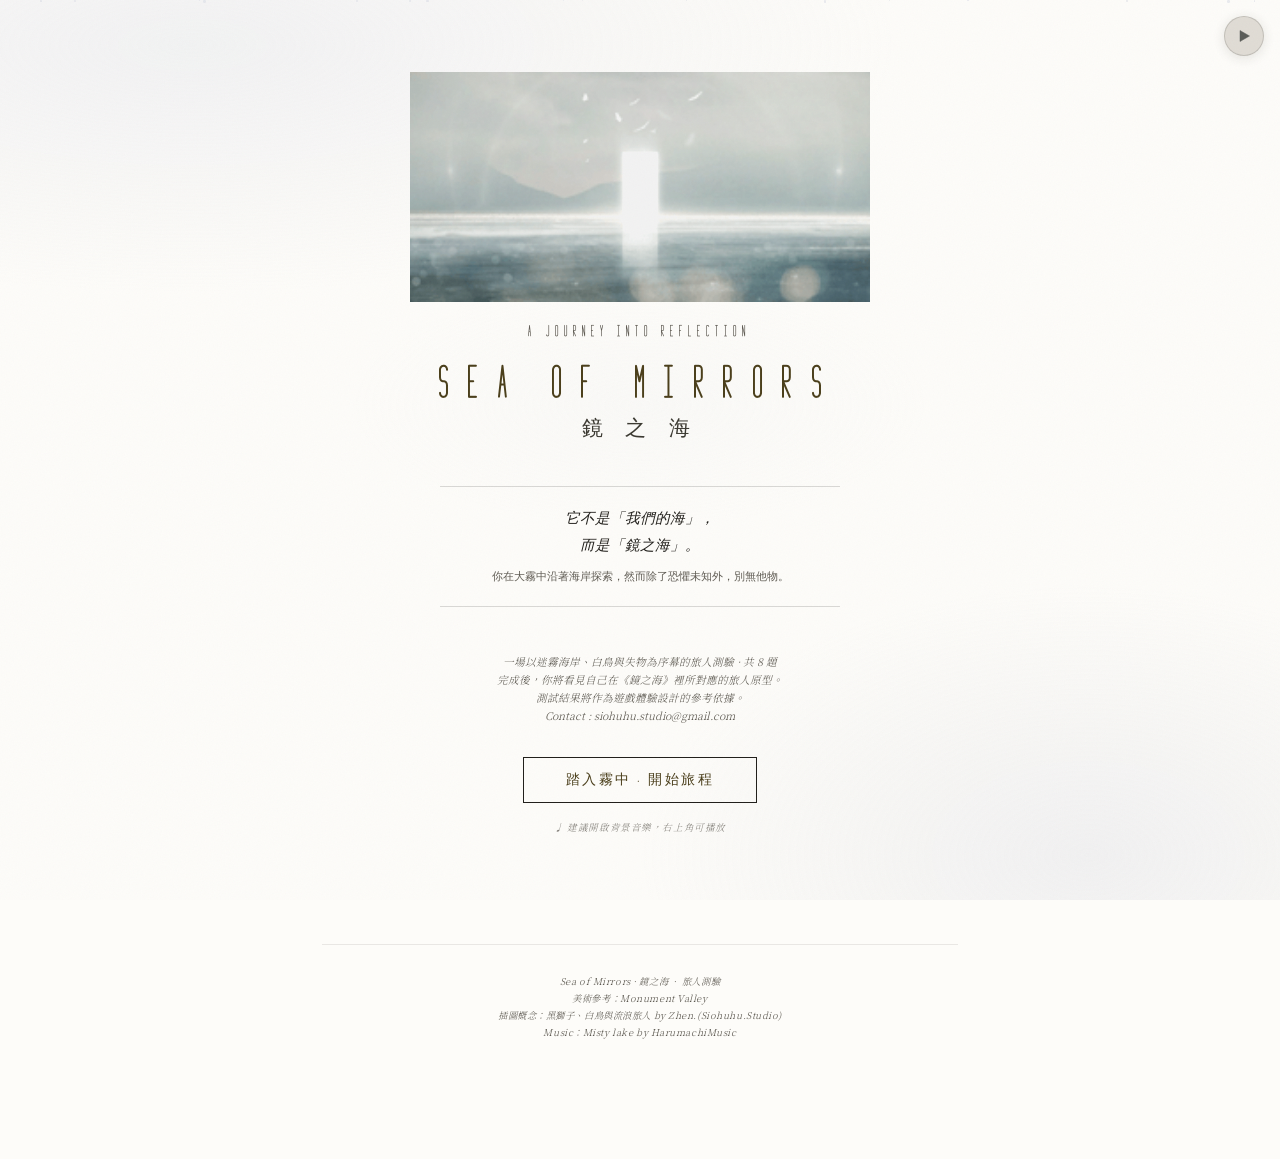
==== commit dd78d297: "fix: font-weight 400" ====
--- a/index.html
+++ b/index.html
@@ -62,8 +62,8 @@
 @font-face {
   font-family: 'Sea of Mirrors 1.2';
   src:
-    url('./fonts/Sea_of_Mirrors_1.2_Regular.woff2') format('woff2'),
-    url('./fonts/Sea_of_Mirrors_1.2_Regular.otf') format('opentype');
+    url('./fonts/Sea_of_Mirrors_1.2_SemiBold.woff2') format('woff2'),
+    url('./fonts/Sea_of_Mirrors_1.2_SemiBold.otf') format('opentype');
   font-weight: 400;
   font-style: normal;
   font-display: swap;
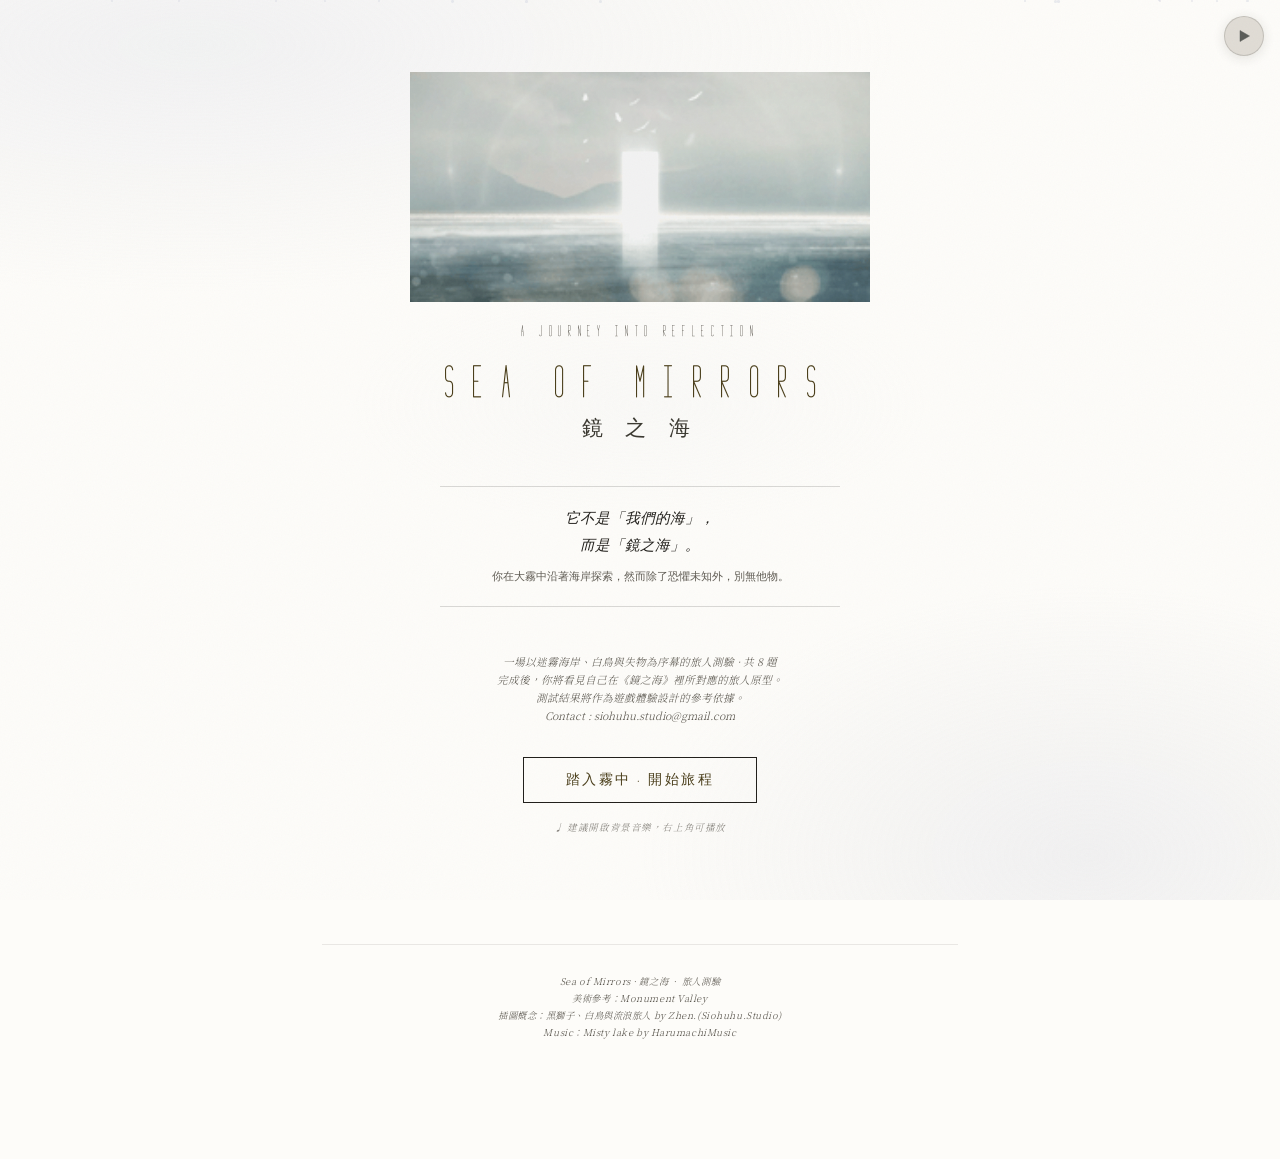
==== commit e944539c: "index_ letter-spacing fix" ====
--- a/index.html
+++ b/index.html
@@ -69,6 +69,17 @@
   font-display: swap;
 }
 
+@font-face {
+  font-family: 'Sea of Mirrors 1.2';
+  src:
+    url('./fonts/Sea_of_Mirrors_1.2_Regular.woff2') format('woff2'),
+    url('./fonts/Sea_of_Mirrors_1.2_Regular.otf') format('opentype');
+  font-weight: 400;
+  font-style: normal;
+  font-display: swap;
+}
+
+
 
 /* ═══════════════════════════════════════
    PALETTE — extracted from concept art
@@ -181,7 +192,7 @@
 .eyebrow {
   font-family: 'Sea of Mirrors 1.2','PingFang TC', 'PingFang SC', 'Heiti TC', 'Microsoft JhengHei', serif;
   font-size: .9em;
-  letter-spacing: .4em;
+  letter-spacing: .45em;
   color: var(--ink-ghost);
   text-transform: uppercase;
   display: block;
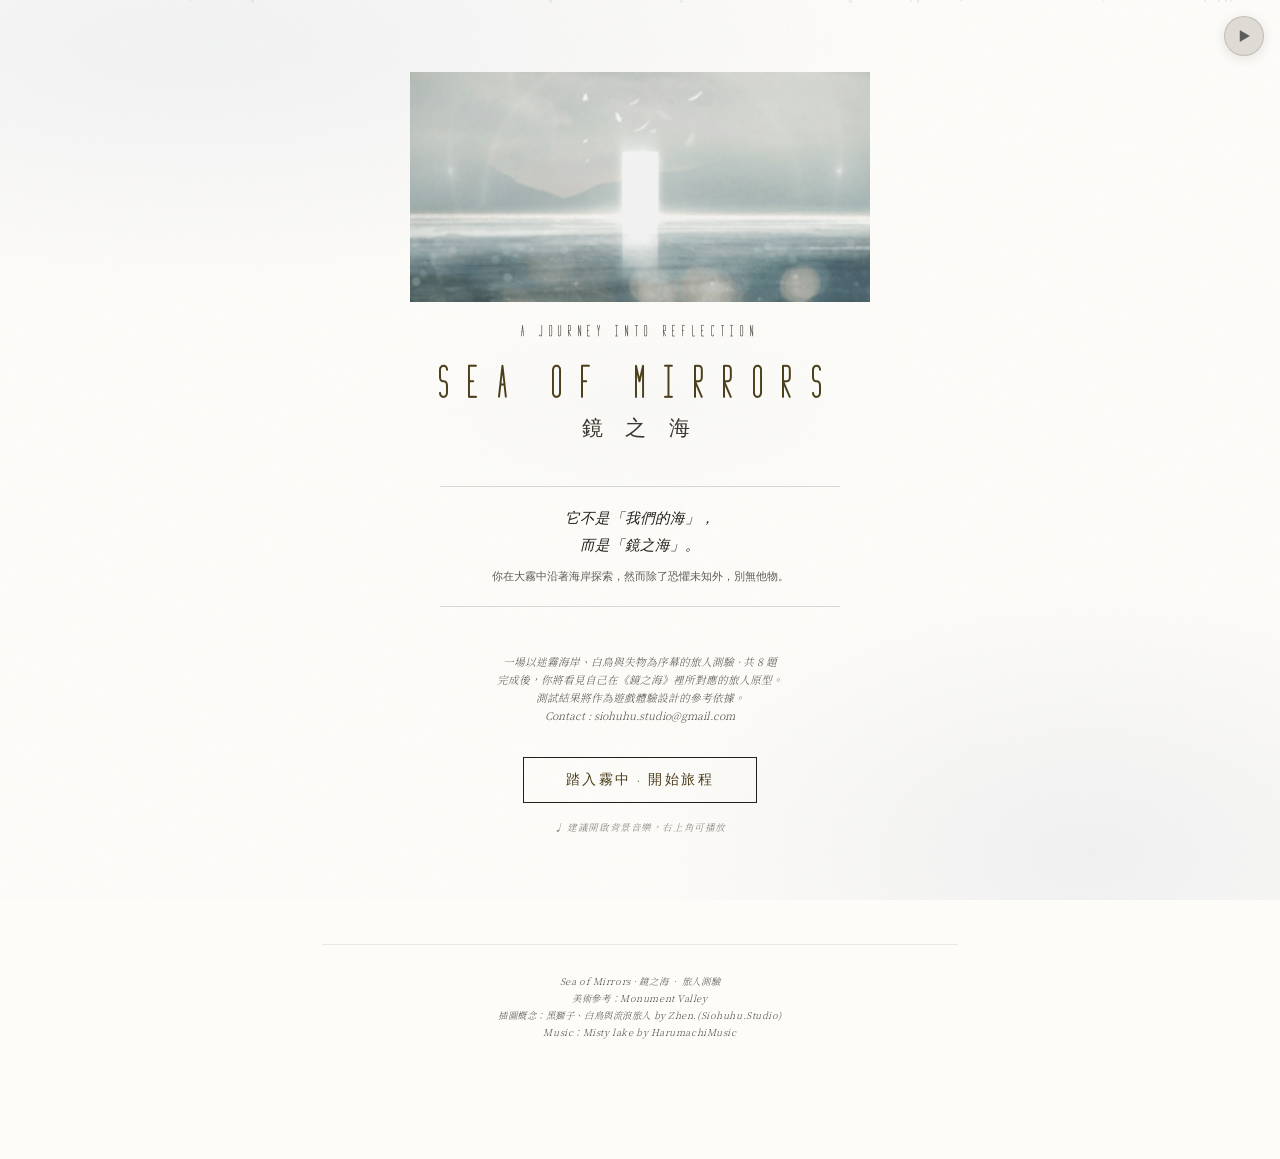
==== commit a0172f9d: "index_font fix" ====
--- a/index.html
+++ b/index.html
@@ -72,8 +72,8 @@
 @font-face {
   font-family: 'Sea of Mirrors 1.2';
   src:
-    url('./fonts/Sea_of_Mirrors_1.2_Regular.woff2') format('woff2'),
-    url('./fonts/Sea_of_Mirrors_1.2_Regular.otf') format('opentype');
+    url('./fonts/Sea_of_Mirrors_1.2_SemiBold.woff2') format('woff2'),
+    url('./fonts/Sea_of_Mirrors_1.2_SemiBold.otf') format('opentype');
   font-weight: 400;
   font-style: normal;
   font-display: swap;
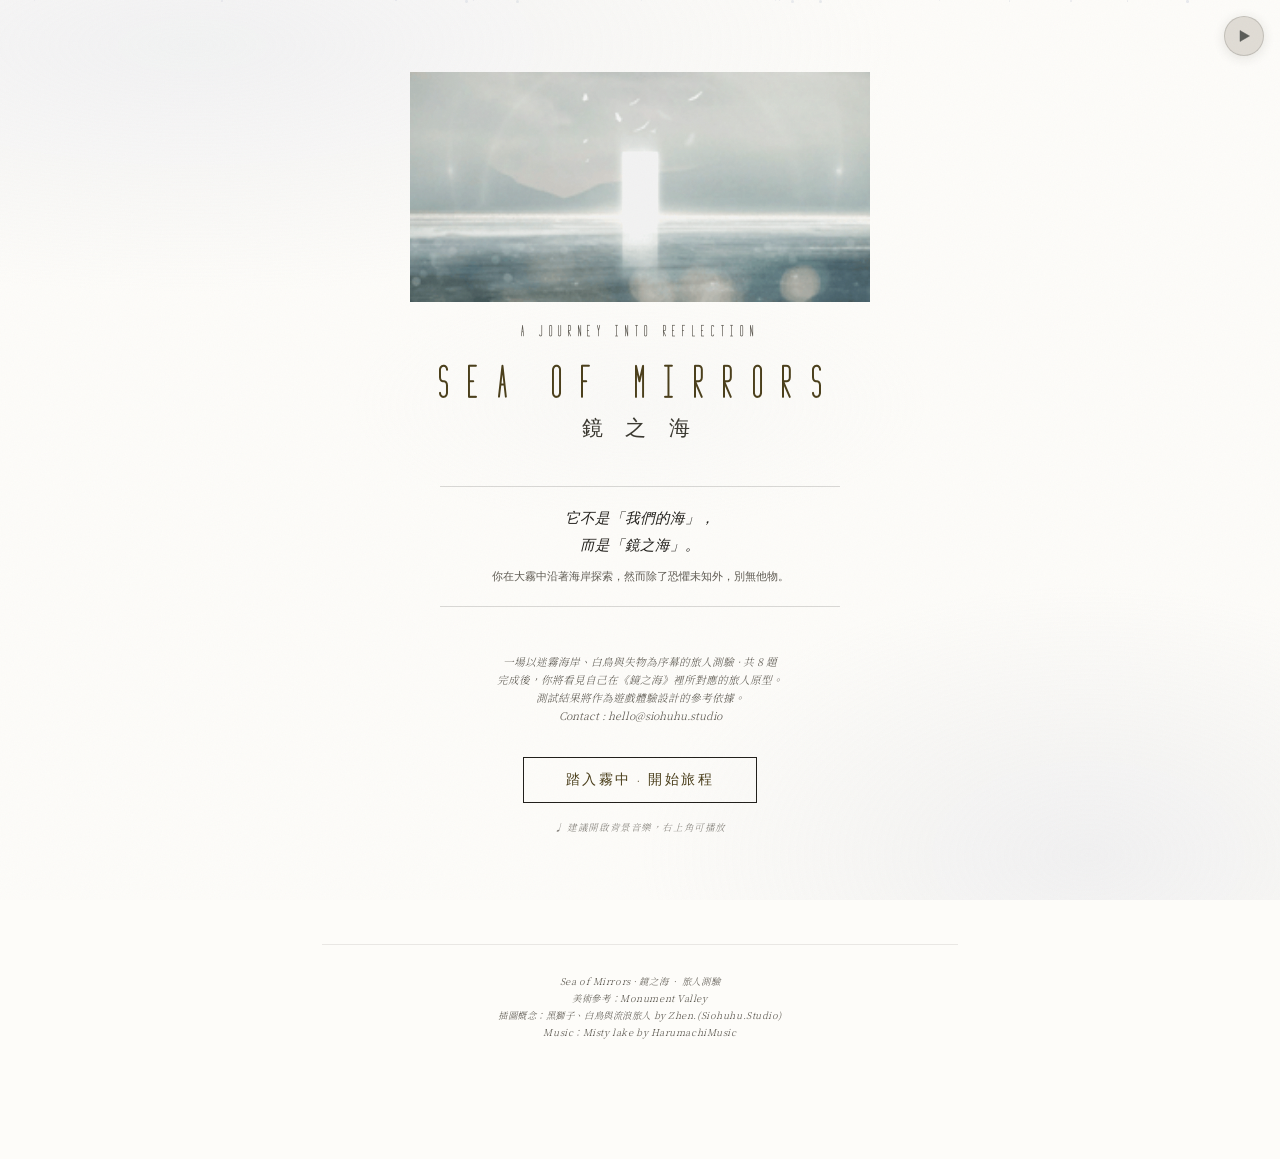
==== commit 48bd3988: "Update index.html" ====
--- a/index.html
+++ b/index.html
@@ -1071,7 +1071,7 @@
       一場以迷霧海岸、白鳥與失物為序幕的旅人測驗 · 共 8 題<br>
       完成後，你將看見自己在《鏡之海》裡所對應的旅人原型。<br>
       測試結果將作為遊戲體驗設計的參考依據。<br>
-      Contact : siohuhu.studio@gmail.com
+      Contact : hello@siohuhu.studio
     </p>
 
     <button type="button" class="btn-start" id="startBtn"><span>踏入霧中 · 開始旅程</span></button>
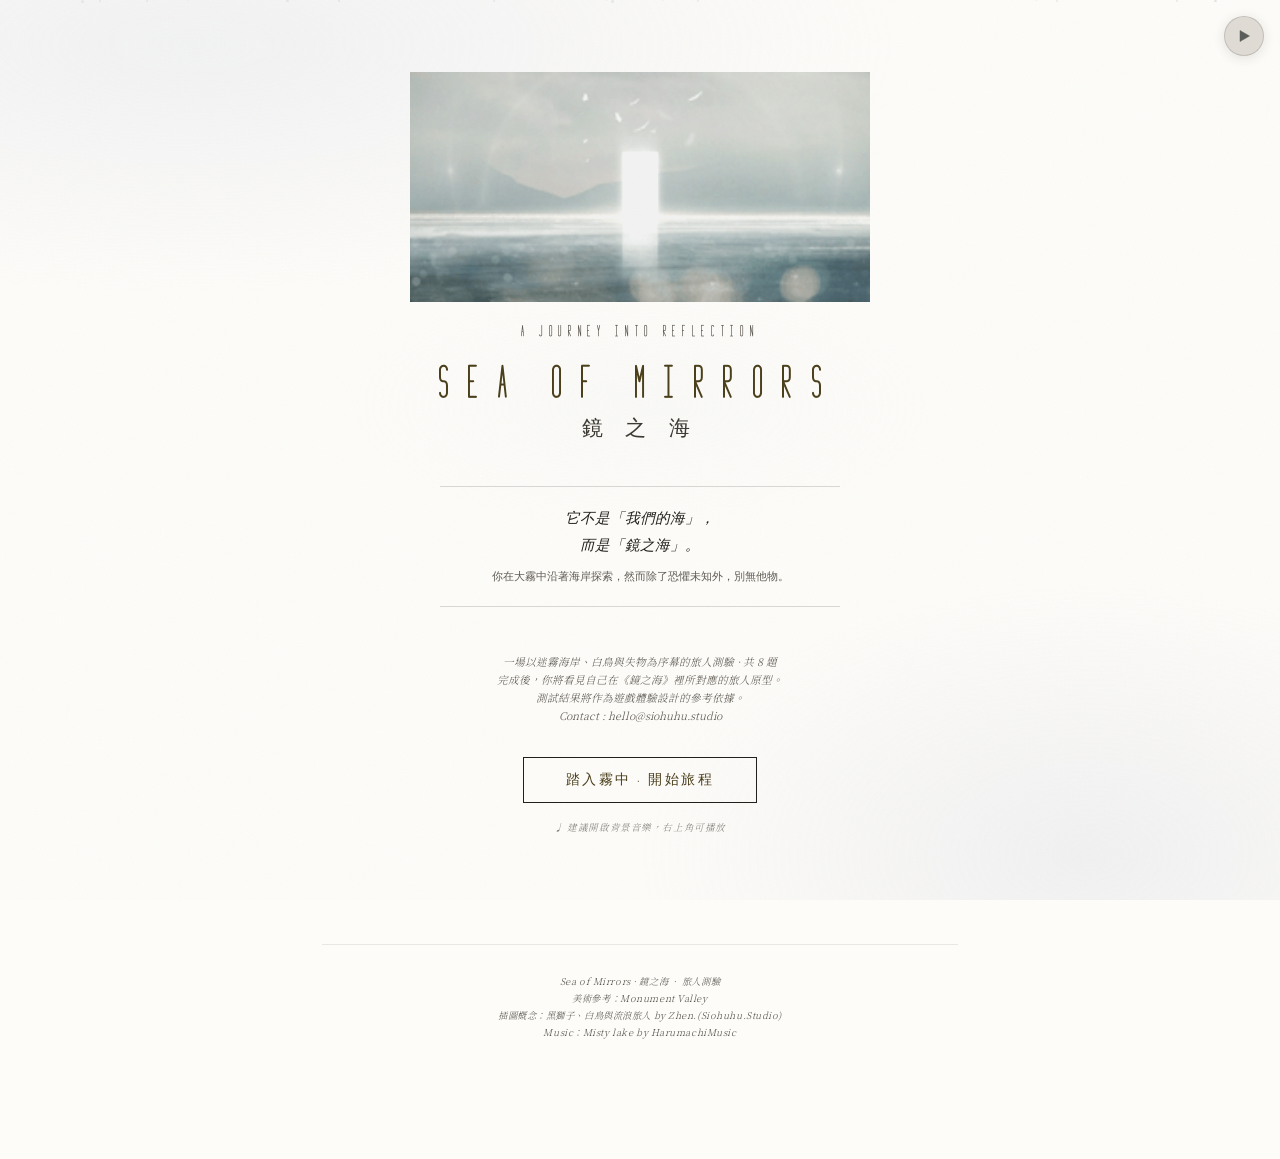
==== commit ac0c2ca1: "Update index.html" ====
--- a/index.html
+++ b/index.html
@@ -1268,8 +1268,8 @@
     zh:'迷霧中的浪人',
     tarot:'🌙 月亮 · 節制 · 女教宗',
     bar:'linear-gradient(90deg,#8a9898,#aeb8c4)',
-    body:'你是鏡之海裡最難被定義的旅人。你走在霧裡，不是因為迷路，而是因為霧給了你一種自由——不必被看見，也不必做任何決定。你的旅途是感受的旅途，而非目標的旅途。你知道有些事情不需要答案，它們只需要被待在一起。電話亭對你來說不是工具，是一個你有時走過、有時不進去的地方。',
-    mirror:'什麼都沒有，只有風的低語，\n和遠方隱約的海浪聲。\n\n但你繼續站著。\n那也是一種存在。',
+    body:'你是鏡之海裡走得最慢的旅人。不是因為你迷路了，而是因為霧本身就是你的目的地。你的旅途是感受的旅途，不是抵達的旅途。有些事情不需要答案，只需要有人陪著待在那裡。你知道這件事。',
+    mirror:'什麼都沒有，只有風的低語，\n和遠方隱約的海浪聲。\n\n但你繼續站著。\n那也是一種美麗的存在。',
     icon:'fog'
   },
   stone:{
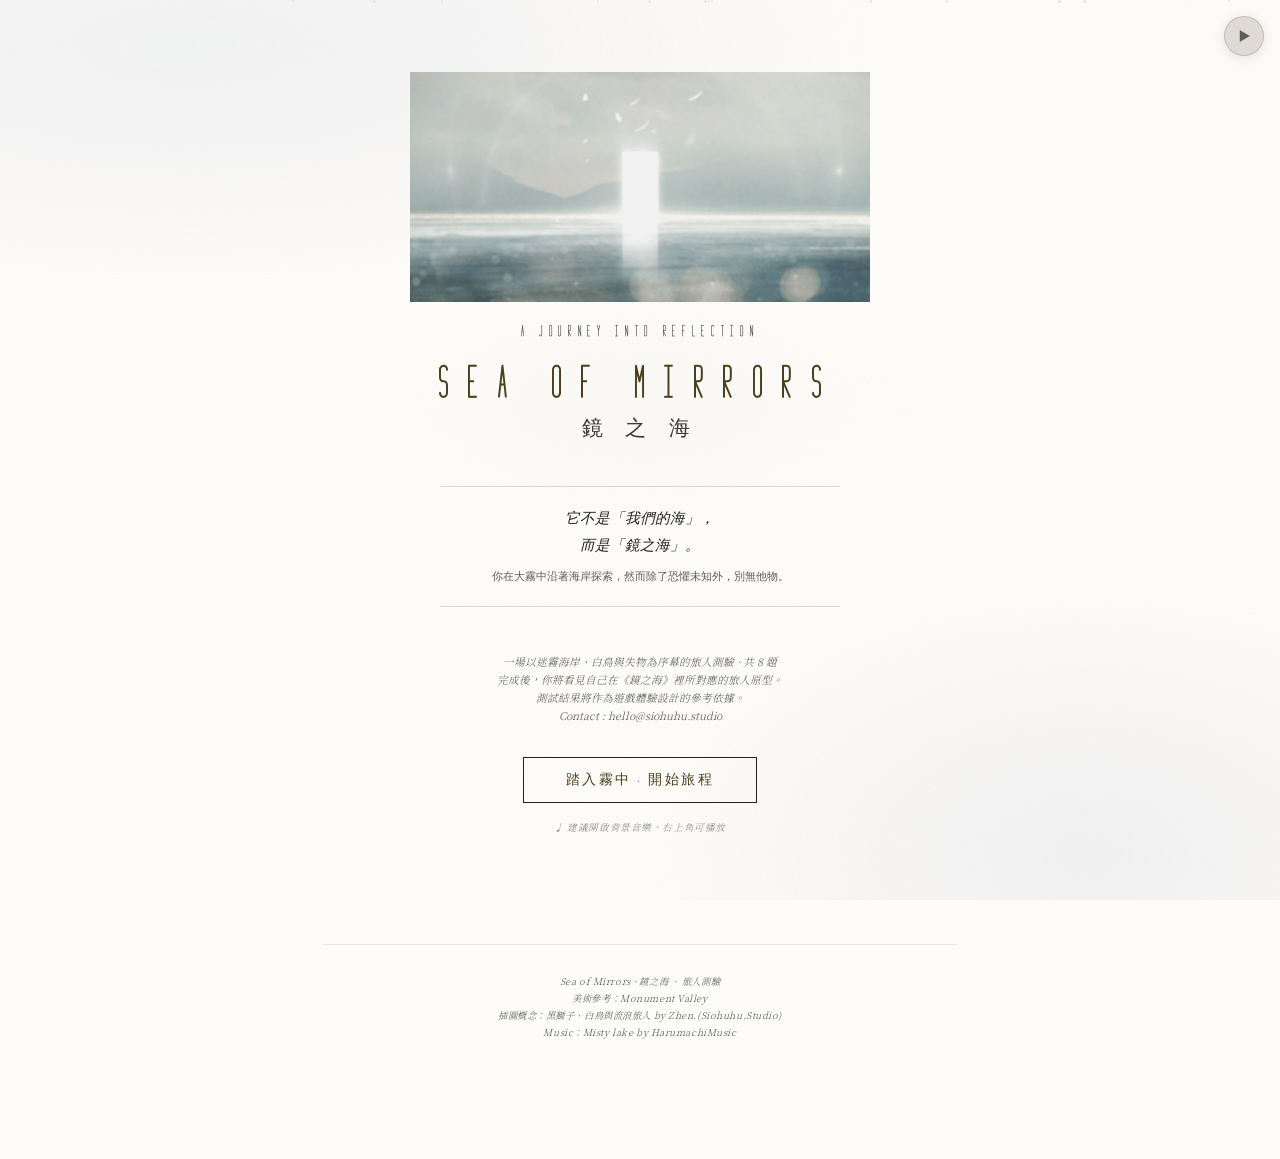
==== commit 93d73439: "Update index.html" ====
--- a/index.html
+++ b/index.html
@@ -1262,42 +1262,42 @@
 ];
 
 /* ─────────── ARCHETYPES ─────────── */
-var AR={
-  fog:{
-    en:'Ronin in the Mist',
-    zh:'迷霧中的浪人',
-    tarot:'🌙 月亮 · 節制 · 女教宗',
-    bar:'linear-gradient(90deg,#8a9898,#aeb8c4)',
-    body:'你是鏡之海裡走得最慢的旅人。不是因為你迷路了，而是因為霧本身就是你的目的地。你的旅途是感受的旅途，不是抵達的旅途。有些事情不需要答案，只需要有人陪著待在那裡。你知道這件事。',
-    mirror:'什麼都沒有，只有風的低語，\n和遠方隱約的海浪聲。\n\n但你繼續站著。\n那也是一種美麗的存在。',
-    icon:'fog'
+const AR = {
+  fog: {
+    en: 'Ronin in the Mist',
+    zh: '迷霧中的浪人',
+    tarot: '🌙 月神卡・月亮・節制・女教宗',
+    bar: 'linear-gradient(90deg, #8a9898, #aeb8c4)',
+    body: '你是鏡之海裡走得最慢的旅人。不是因為你迷路了，而是因為霧本身就是你的目的地。你的旅途是感受的旅途，不是抵達的旅途。有些事情不需要答案，只需要有人陪著待在那裡。你知道這件事。',
+    mirror: '什麼都沒有，只有風的低語，\n和遠方隱約的海浪聲。\n\n但你繼續站著。\n這裡記得你來過。',
+    icon: 'fog'
   },
-  stone:{
-    en:'Keeper of the Shore',
-    zh:'海岸的守護者',
-    tarot:'🌿 隱者 · 皇帝 · 命運之輪',
-    bar:'linear-gradient(90deg,#7a7870,#b6a990)',
-    body:'你是那種會在沙地上畫下座標的人——不是為了控制，而是因為你知道，記住自己站的位置，才能真正地出發。你和鏡之海的關係是一種長期的、安靜的協商。你的失物通常是那些「你本來已經放下了，卻發現沒有」的東西。你不怕鏡子，你只是還沒準備好看見裡面的自己。',
-    mirror:'「我還在這裡。」\n你說的時候，海也說了同樣的話。\n\n你們說的是不同的事，\n但聲音是一樣的。',
-    icon:'stone'
+  stone: {
+    en: 'Keeper of the Shore',
+    zh: '海岸的守護者',
+    tarot: '🌿 月神卡・隱者・皇帝・命運之輪',
+    bar: 'linear-gradient(90deg, #7a7870, #b6a990)',
+    body: '你是那種會在沙地上畫下座標的人——不是為了控制，而是因為你知道，記住自己站的位置，才能真正地出發。你和鏡之海的關係是一種長期的、安靜的協商。你放下的東西，有時候會在某個清晨悄悄回來，讓你發現原來你還放著它。你不急著看清楚，你只是還在等一個對的時刻。',
+    mirror: '「我還在這裡。」\n你說的時候，海也說了同樣的話。\n\n你們說的是不同的事，\n但聲音是一樣的。',
+    icon: 'stone'
   },
-  thorn:{
-    en:'Seeker of the Hidden Name',
-    zh:'尋找隱藏名字的人',
-    tarot:'🌹 死神 · 塔 · 倒吊人',
-    bar:'linear-gradient(90deg,#907080,#c0a0a0)',
-    body:'你走進鏡之海，帶著的不是問題，而是一個你從沒說出口的名字。你不迴避痛苦的事物，你反而朝著它走——不是因為不怕，而是因為你知道繞開它沒有用。電話亭的留言對你來說是一面魔鏡：你聽見的，往往是你希望有人對你說的話。失物之書裡，你守護的是那些「被說到一半就停下的故事」。',
-    mirror:'你在石頭上寫下了那個名字。\n海沒有回應。\n\n但你覺得輕了一點。\n那已經足夠了。',
-    icon:'thorn'
+  thorn: {
+    en: 'Seeker of the Hidden Name',
+    zh: '尋找隱藏名字的人',
+    tarot: '🌹 月神卡・死神・塔・倒吊人',
+    bar: 'linear-gradient(90deg, #907080, #c0a0a0)',
+    body: '你走進鏡之海，帶著的不是問題，而是一個你從沒說出口的名字。你不迴避痛苦的事物，你反而朝著它走——不是因為不怕，而是因為你知道繞開它沒有用。電話亭的留言對你來說是一面魔鏡：你聽見的，往往是你希望有人對你說的話。你守護的，是那些被說到一半就停下的故事。',
+    mirror: '你在石頭上寫下了那個名字。\n海沒有回應。\n\n但你覺得輕了一點。\n那已經足夠了。',
+    icon: 'thorn'
   },
-  bird:{
-    en:'Follower of the White Bird',
-    zh:'跟隨白鳥的人',
-    tarot:'⭐ 星星 · 愚者 · 審判',
-    bar:'linear-gradient(90deg,#8898a8,#b0c0c8)',
-    body:'你是那種看見白鳥飛走，就想跟著飛的人。你的旅途不是從起點到終點的直線，而是由一個個偶然組成的星圖。你和鏡之海的關係是直覺性的——你不問為什麼，你只是走進去了。你的失物通常是「你以為不在乎，直到有一天發現它消失了」的東西。白鳥是你的旅途指南，雖然牠從來不等你。',
-    mirror:'羽毛落在你手心，\n然後風把它帶走了。\n\n你站在原地，\n那個瞬間，已經足夠了。',
-    icon:'bird'
+  bird: {
+    en: 'Follower of the White Bird',
+    zh: '跟隨白鳥的人',
+    tarot: '⭐ 月神卡・星星・愚者・審判',
+    bar: 'linear-gradient(90deg, #8898a8, #b0c0c8)',
+    body: '你是那種看見白鳥飛走，就想跟著飛的人。你的旅途不是從起點到終點的直線，而是由一個個偶然組成的星圖。你和鏡之海的關係是直覺性的——你不問為什麼，你只是走進去了。你的失物通常是「你以為不在乎，直到有一天發現它消失了」的東西。白鳥從來不等你，但牠每次飛走的方向，都是對的。',
+    mirror: '羽毛落在你手心，\n然後風把它帶走了。\n\n你站在原地，\n那個瞬間，已經足夠了。',
+    icon: 'bird'
   }
 };
 
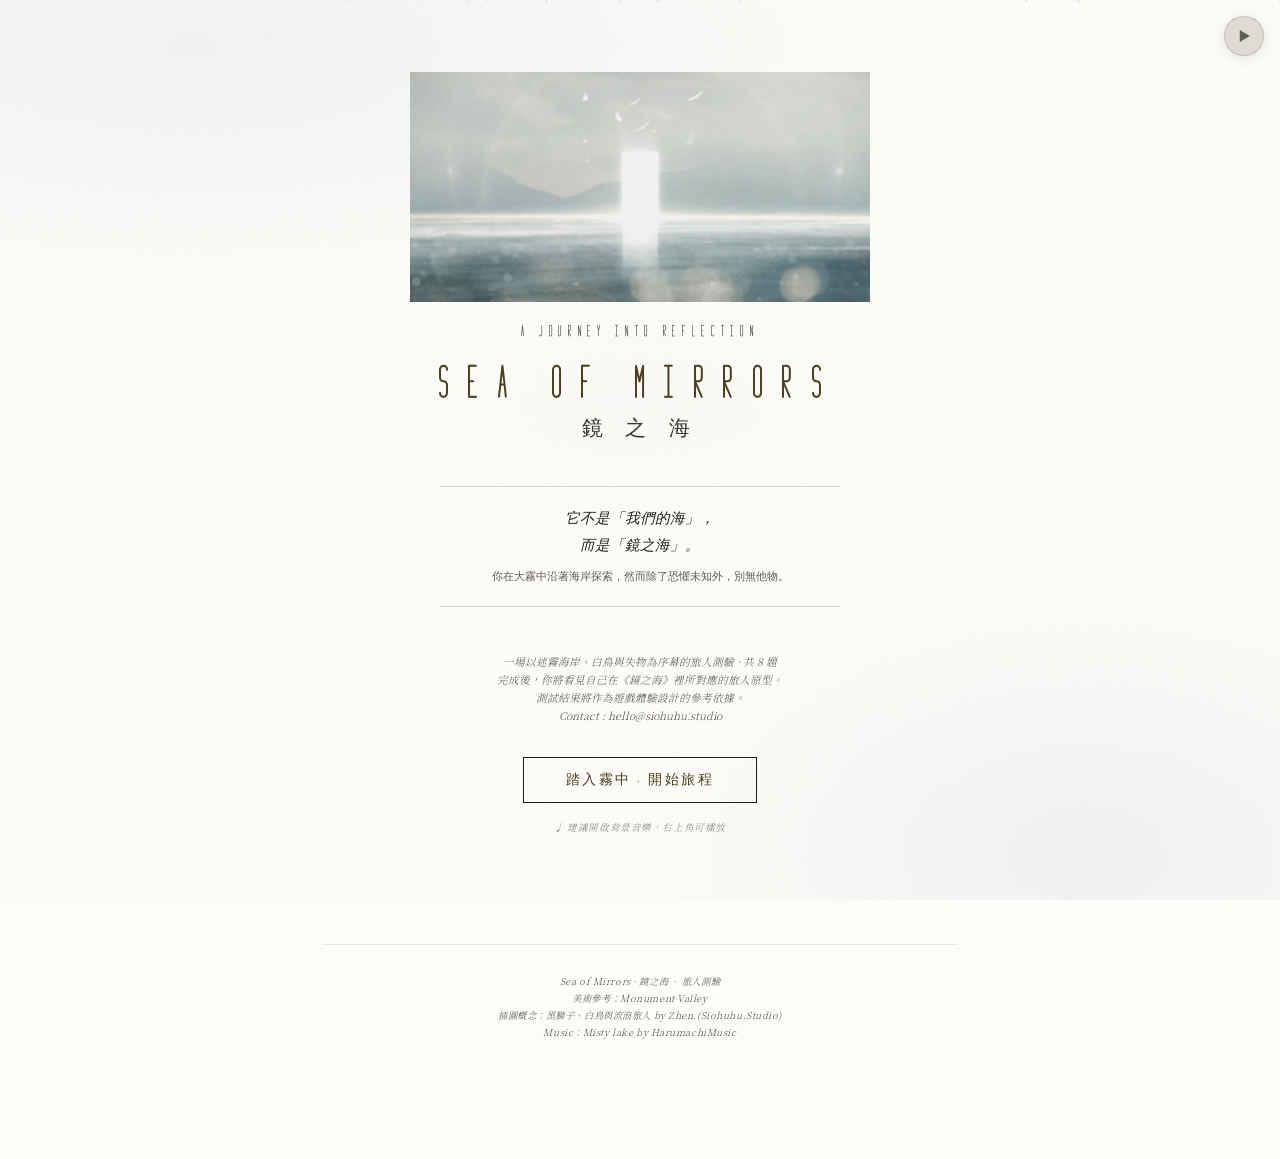
==== commit 37e6795f: "Update index.html" ====
--- a/index.html
+++ b/index.html
@@ -1286,7 +1286,7 @@
     zh: '尋找隱藏名字的人',
     tarot: '🌹 月神卡・死神・塔・倒吊人',
     bar: 'linear-gradient(90deg, #907080, #c0a0a0)',
-    body: '你走進鏡之海，帶著的不是問題，而是一個你從沒說出口的名字。你不迴避痛苦的事物，你反而朝著它走——不是因為不怕，而是因為你知道繞開它沒有用。電話亭的留言對你來說是一面魔鏡：你聽見的，往往是你希望有人對你說的話。你守護的，是那些被說到一半就停下的故事。',
+    body: '你走進鏡之海，帶著的不是問題，而是一個你從沒說出口的名字。你不迴避痛苦的事物，你反而朝著它走——不是因為不怕，而是因為你知道繞開它沒有用。風的留言對你來說是一面魔鏡：你聽見的，往往是你希望有人對你說的話。你守護的，是那些被說到一半就停下的故事。',
     mirror: '你在石頭上寫下了那個名字。\n海沒有回應。\n\n但你覺得輕了一點。\n那已經足夠了。',
     icon: 'thorn'
   },
